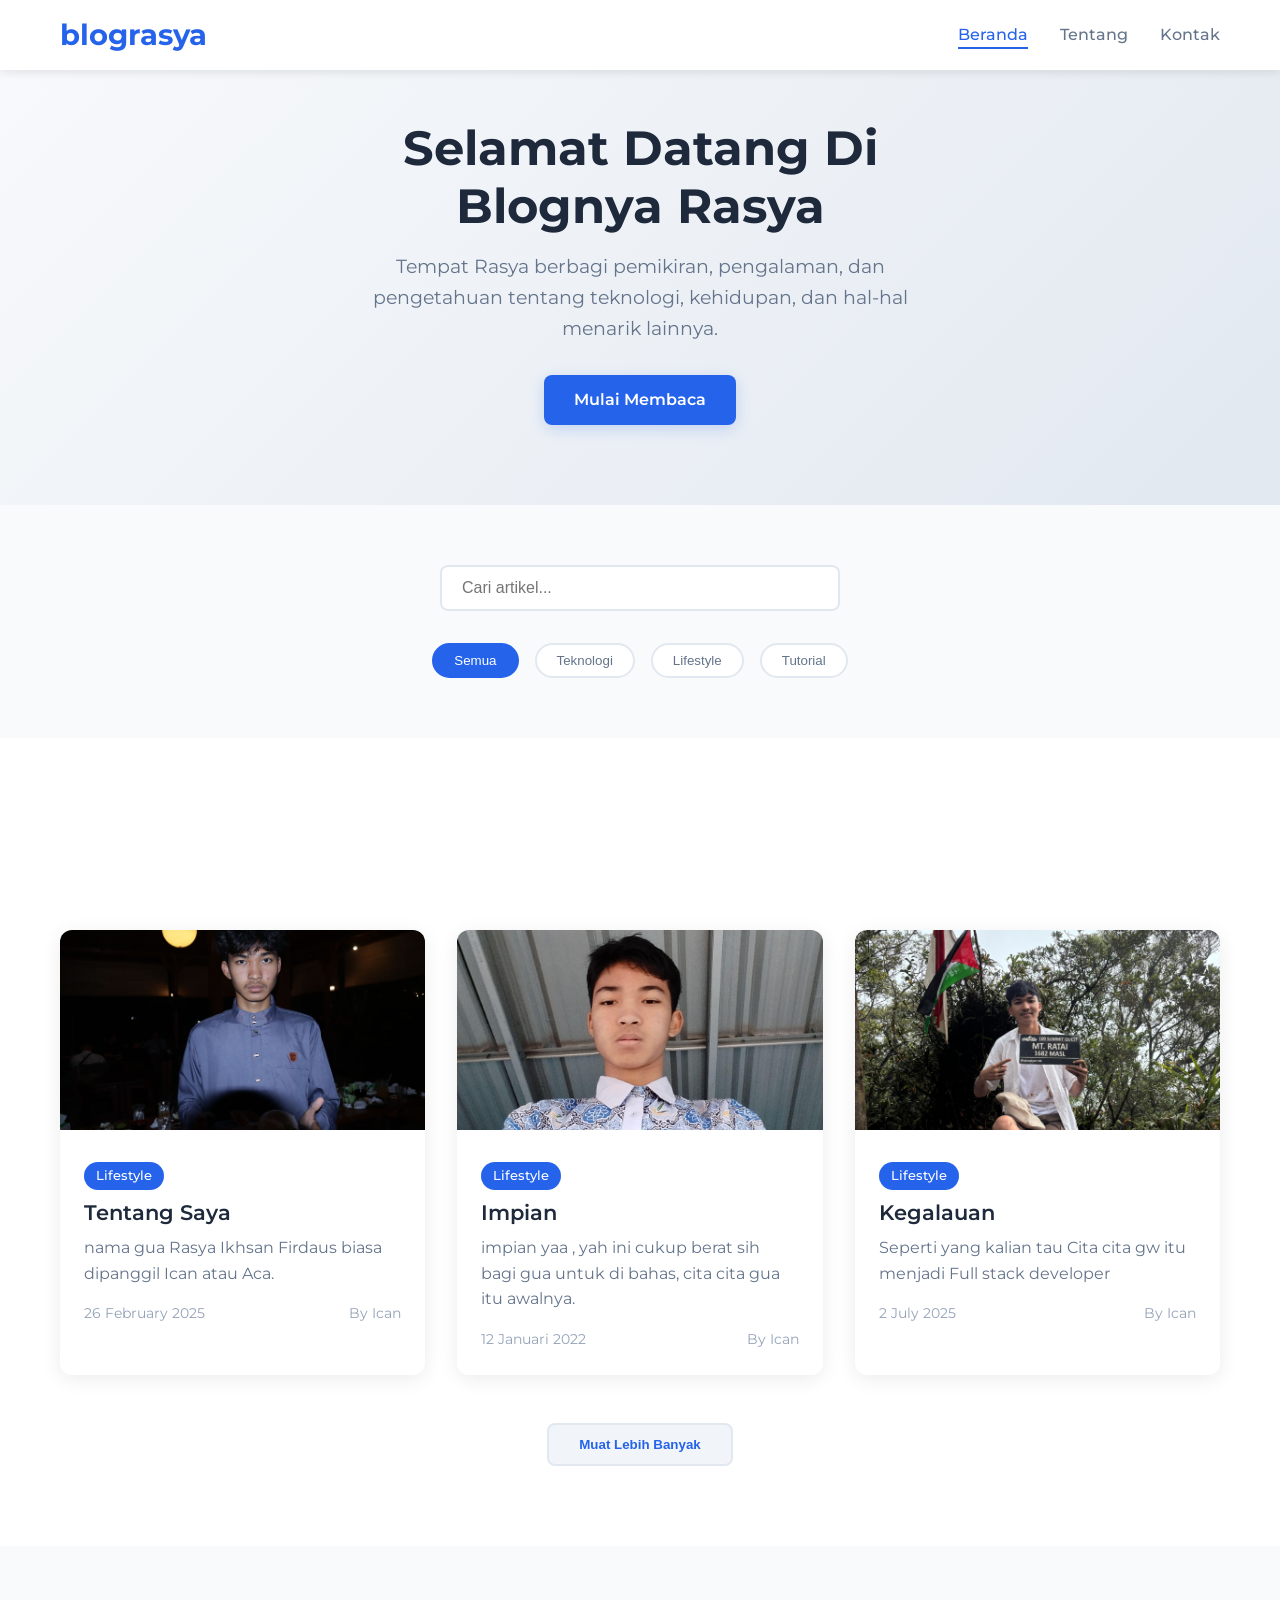
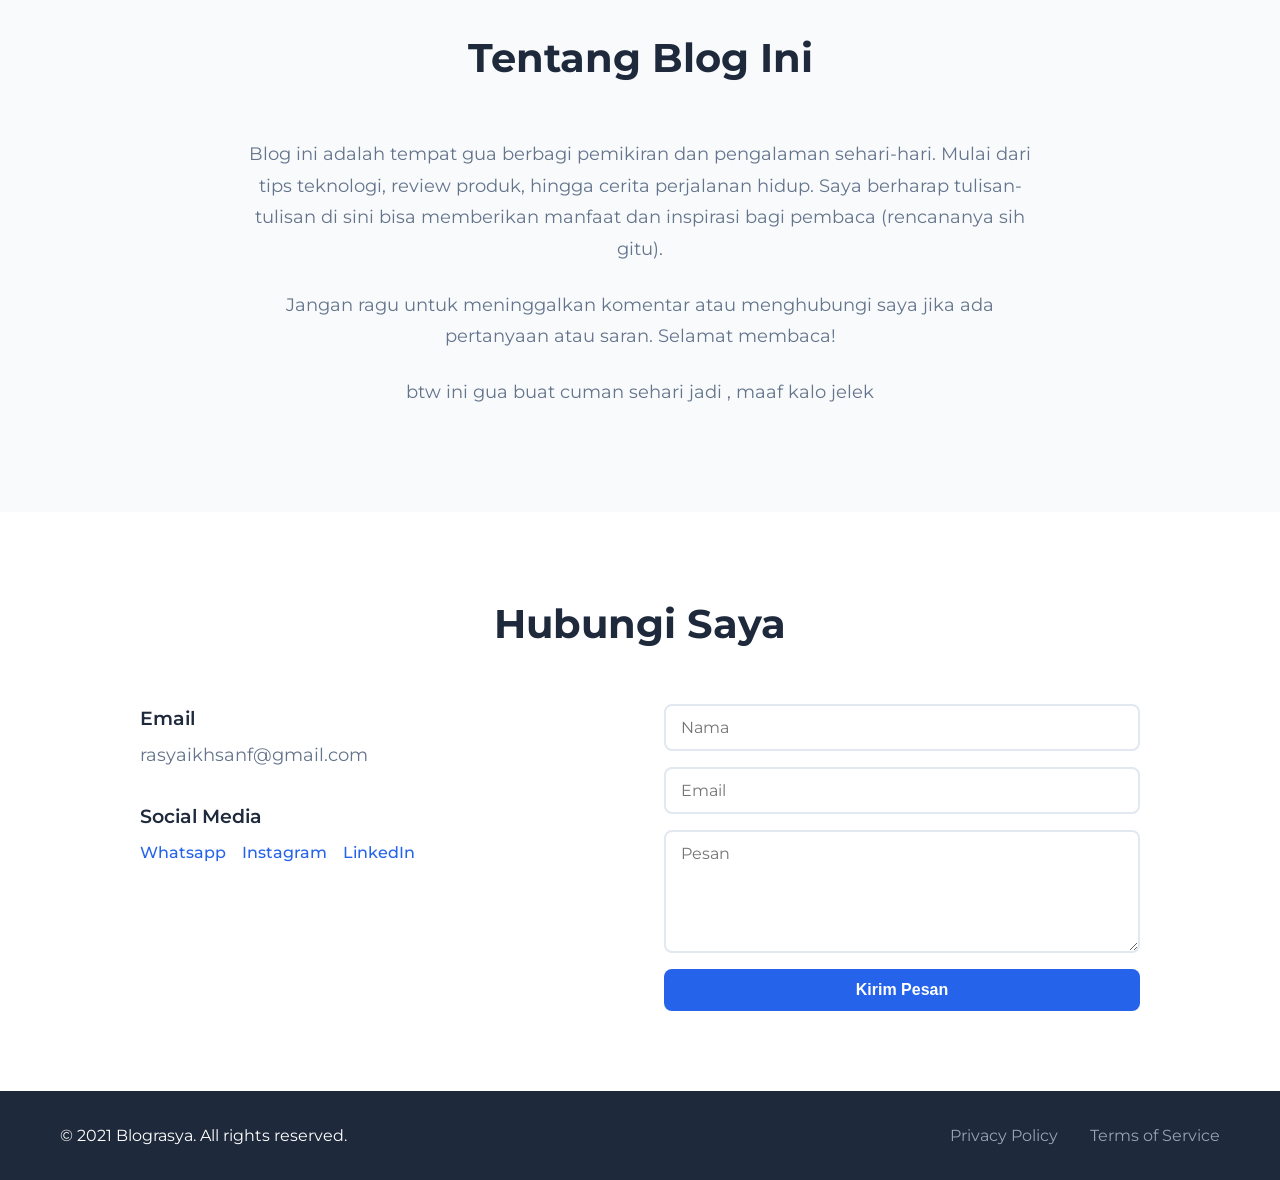
==== index.html @ a4bf5f5d "Add files via upload" ====
<!DOCTYPE html>
<html lang="id">
<head>
    <meta charset="UTF-8">
    <meta name="viewport" content="width=device-width, initial-scale=1.0">
    <title>Blograsya - Blog Personal</title>
    <link rel="stylesheet" href="style.css">
    <link rel="preconnect" href="https://fonts.googleapis.com">
<link rel="preconnect" href="https://fonts.gstatic.com" crossorigin>
<link href="https://fonts.googleapis.com/css2?family=Montserrat:ital,wght@0,100..900;1,100..900&display=swap" rel="stylesheet">
</head>
<body>
    <!-- Header -->
    <header class="header">
        <nav class="nav">
            <div class="nav-container">
                <div class="nav-logo">
                    <h2>blograsya</h2>
                </div>
                <ul class="nav-menu">
                    <li class="nav-item">
                        <a href="#home" class="nav-link active">Beranda</a>
                    </li>
                    <li class="nav-item">
                        <a href="#about" class="nav-link">Tentang</a>
                    </li>
                    <li class="nav-item">
                        <a href="#contact" class="nav-link">Kontak</a>
                    </li>
                </ul>
                <div class="nav-toggle">
                    <span class="bar"></span>
                    <span class="bar"></span>
                    <span class="bar"></span>
                </div>
            </div>
        </nav>
    </header>

    <!-- Main Content -->
    <main class="main">
        <!-- Hero Section -->
        <section id="home" class="hero">
            <div class="container">
                <div class="hero-content">
                    <h1 class="hero-title">Selamat Datang Di Blognya Rasya</h1>
                    <p class="hero-description">Tempat Rasya berbagi pemikiran, pengalaman, dan pengetahuan tentang teknologi, kehidupan, dan hal-hal menarik lainnya.</p>
                    <a href="#blog" class="hero-btn">Mulai Membaca</a>
                </div>
            </div>
        </section>

        <!-- Search and Filter -->
        <section class="search-section">
            <div class="container">
                <div class="search-container">
                    <input type="text" id="searchInput" placeholder="Cari artikel..." class="search-input">
                    <div class="filter-buttons">
                        <button class="filter-btn active" data-category="all">Semua</button>
                        <button class="filter-btn" data-category="teknologi">Teknologi</button>
                        <button class="filter-btn" data-category="lifestyle">Lifestyle</button>
                        <button class="filter-btn" data-category="tutorial">Tutorial</button>
                    </div>
                </div>
            </div>
        </section>

        <!-- Blog Posts -->
        <section id="blog" class="blog-section">
            <div class="container">
                <h2 class="section-title">Artikel Terbaru</h2>
                <div class="blog-grid" id="blogGrid">
                    <!-- Blog posts will be dynamically loaded here -->
                </div>
                <div class="load-more-container">
                    <button id="loadMoreBtn" class="load-more-btn">Muat Lebih Banyak</button>
                </div>
            </div>
        </section>

        <!-- About Section -->
        <section id="about" class="about-section">
            <div class="container">
                <h2 class="section-title">Tentang Blog Ini</h2>
                <div class="about-content">
                    <p>Blog ini adalah tempat gua berbagi pemikiran dan pengalaman sehari-hari. Mulai dari tips teknologi, review produk, hingga cerita perjalanan hidup. Saya berharap tulisan-tulisan di sini bisa memberikan manfaat dan inspirasi bagi pembaca (rencananya sih gitu).</p>
                    <p>Jangan ragu untuk meninggalkan komentar atau menghubungi saya jika ada pertanyaan atau saran. Selamat membaca!</p>
                    <p>btw ini gua buat cuman sehari jadi , maaf kalo jelek </p>
                </div>
            </div>
        </section>

        <!-- Contact Section -->
        <section id="contact" class="contact-section">
            <div class="container">
                <h2 class="section-title">Hubungi Saya</h2>
                <div class="contact-content">
                    <div class="contact-info">
                        <div class="contact-item">
                            <h3>Email</h3>
                            <p>rasyaikhsanf@gmail.com</p>
                        </div>
                        <div class="contact-item">
                            <h3>Social Media</h3>
                            <div class="social-links">
                                <a href="https://wa.link/c7bw0c" class="social-link">Whatsapp</a>
                                <a href="https://www.instagram.com/youungsirr?utm_source=ig_web_button_share_sheet&igsh=ZDNlZDc0MzIxNw==" class="social-link">Instagram</a>
                                <a href="#" class="social-link">LinkedIn</a>
                            </div>
                        </div>
                    </div>
                    <form class="contact-form">
                        <div class="form-group">
                            <input type="text" placeholder="Nama" required class="form-input">
                        </div>
                        <div class="form-group">
                            <input type="email" placeholder="Email" required class="form-input">
                        </div>
                        <div class="form-group">
                            <textarea placeholder="Pesan" rows="5" required class="form-textarea"></textarea>
                        </div>
                        <button type="submit" class="form-submit">Kirim Pesan</button>
                    </form>
                </div>
            </div>
        </section>
    </main>

    <!-- Footer -->
    <footer class="footer">
        <div class="container">
            <div class="footer-content">
                <p>&copy; 2021 Blograsya. All rights reserved.</p>
                <div class="footer-links">
                    <a href="#" class="footer-link">Privacy Policy</a>
                    <a href="#" class="footer-link">Terms of Service</a>
                </div>
            </div>
        </div>
    </footer>

    <!-- Article Modal -->
    <div id="articleModal" class="modal">
        <div class="modal-content">
            <span class="close">&times;</span>
            <div id="modalBody">
                <!-- Article content will be loaded here -->
            </div>
        </div>
    </div>

    <script src="script.js"></script>
</body>
</html>
---- style.css ----
/* Reset and Base Styles */
* {
    margin: 0;
    padding: 0;
    box-sizing: border-box;
}

html {
    scroll-behavior: smooth;
}

body {
    font-family: 'Montserrat', sans-serif;
    line-height: 1.6;
    color: #333;
    background-color: #ffffff;
}

.container {
    max-width: 1200px;
    margin: 0 auto;
    padding: 0 20px;
}

/* Header Styles */
.header {
    background-color: #ffffff;
    box-shadow: 0 2px 10px rgba(0, 0, 0, 0.1);
    position: fixed;
    width: 100%;
    top: 0;
    z-index: 1000;
    transition: all 0.3s ease;
}

.nav-container {
    max-width: 1200px;
    margin: 0 auto;
    padding: 0 20px;
    display: flex;
    justify-content: space-between;
    align-items: center;
    height: 70px;
}

.nav-logo h2 {
    color: #2563eb;
    font-weight: 700;
    font-size: 1.8rem;
}

.nav-menu {
    display: flex;
    list-style: none;
    gap: 2rem;
}

.nav-link {
    text-decoration: none;
    color: #64748b;
    font-weight: 500;
    transition: color 0.3s ease;
    position: relative;
}

.nav-link:hover,
.nav-link.active {
    color: #2563eb;
}

.nav-link.active::after {
    content: '';
    position: absolute;
    bottom: -5px;
    left: 0;
    width: 100%;
    height: 2px;
    background-color: #2563eb;
}

.nav-toggle {
    display: none;
    flex-direction: column;
    cursor: pointer;
}

.bar {
    width: 25px;
    height: 3px;
    background-color: #333;
    margin: 3px 0;
    transition: 0.3s;
}

/* Hero Section */
.hero {
    background: linear-gradient(135deg, #f8fafc 0%, #e2e8f0 100%);
    padding: 120px 0 80px;
    text-align: center;
}

.hero-content {
    max-width: 600px;
    margin: 0 auto;
}

.hero-title {
    font-size: 3rem;
    font-weight: 700;
    color: #1e293b;
    margin-bottom: 1rem;
    line-height: 1.2;
}

.hero-description {
    font-size: 1.2rem;
    color: #64748b;
    margin-bottom: 2rem;
    line-height: 1.6;
}

.hero-btn {
    display: inline-block;
    background-color: #2563eb;
    color: white;
    padding: 12px 30px;
    text-decoration: none;
    border-radius: 8px;
    font-weight: 600;
    transition: all 0.3s ease;
    box-shadow: 0 4px 15px rgba(37, 99, 235, 0.2);
}

.hero-btn:hover {
    background-color: #1d4ed8;
    transform: translateY(-2px);
    box-shadow: 0 8px 25px rgba(37, 99, 235, 0.3);
}

/* Search and Filter Section */
.search-section {
    padding: 60px 0;
    background-color: #f8fafc;
}

.search-container {
    max-width: 800px;
    margin: 0 auto;
    text-align: center;
}

.search-input {
    width: 100%;
    max-width: 400px;
    padding: 12px 20px;
    border: 2px solid #e2e8f0;
    border-radius: 8px;
    font-size: 1rem;
    margin-bottom: 2rem;
    transition: border-color 0.3s ease;
}

.search-input:focus {
    outline: none;
    border-color: #2563eb;
}

.filter-buttons {
    display: flex;
    justify-content: center;
    gap: 1rem;
    flex-wrap: wrap;
}

.filter-btn {
    padding: 8px 20px;
    border: 2px solid #e2e8f0;
    background-color: white;
    color: #64748b;
    border-radius: 25px;
    cursor: pointer;
    transition: all 0.3s ease;
    font-weight: 500;
}

.filter-btn:hover,
.filter-btn.active {
    background-color: #2563eb;
    color: white;
    border-color: #2563eb;
}

/* Blog Section */
.blog-section {
    padding: 80px 0;
}

.section-title {
    text-align: center;
    font-size: 2.5rem;
    font-weight: 700;
    color: #1e293b;
    margin-bottom: 3rem;
}

.blog-grid {
    display: grid;
    grid-template-columns: repeat(auto-fit, minmax(350px, 1fr));
    gap: 2rem;
    margin-bottom: 3rem;
}

.blog-card {
    background-color: white;
    border-radius: 12px;
    box-shadow: 0 4px 20px rgba(0, 0, 0, 0.08);
    overflow: hidden;
    transition: all 0.3s ease;
    cursor: pointer;
}

.blog-card:hover {
    transform: translateY(-5px);
    box-shadow: 0 8px 30px rgba(0, 0, 0, 0.12);
}

.blog-image {
    width: 100%;
    height: 200px;
    object-fit: cover;
}

.blog-content {
    padding: 1.5rem;
}

.blog-category {
    display: inline-block;
    background-color: #2563eb;
    color: white;
    padding: 4px 12px;
    border-radius: 15px;
    font-size: 0.8rem;
    font-weight: 500;
    margin-bottom: 0.5rem;
}

.blog-title {
    font-size: 1.3rem;
    font-weight: 600;
    color: #1e293b;
    margin-bottom: 0.5rem;
    line-height: 1.4;
}

.blog-excerpt {
    color: #64748b;
    margin-bottom: 1rem;
    line-height: 1.6;
}

.blog-meta {
    display: flex;
    justify-content: space-between;
    align-items: center;
    font-size: 0.9rem;
    color: #94a3b8;
}

.load-more-container {
    text-align: center;
}

.load-more-btn {
    background-color: #f1f5f9;
    color: #2563eb;
    border: 2px solid #e2e8f0;
    padding: 12px 30px;
    border-radius: 8px;
    cursor: pointer;
    font-weight: 600;
    transition: all 0.3s ease;
}

.load-more-btn:hover {
    background-color: #2563eb;
    color: white;
    border-color: #2563eb;
}

/* About Section */
.about-section {
    padding: 80px 0;
    background-color: #f8fafc;
}

.about-content {
    max-width: 800px;
    margin: 0 auto;
    text-align: center;
}

.about-content p {
    font-size: 1.1rem;
    color: #64748b;
    margin-bottom: 1.5rem;
    line-height: 1.8;
}

/* Contact Section */
.contact-section {
    padding: 80px 0;
}

.contact-content {
    display: grid;
    grid-template-columns: 1fr 1fr;
    gap: 3rem;
    max-width: 1000px;
    margin: 0 auto;
}

.contact-info {
    display: flex;
    flex-direction: column;
    gap: 2rem;
}

.contact-item h3 {
    color: #1e293b;
    font-weight: 600;
    margin-bottom: 0.5rem;
}

.contact-item p {
    color: #64748b;
    font-size: 1.1rem;
}

.social-links {
    display: flex;
    gap: 1rem;
}

.social-link {
    color: #2563eb;
    text-decoration: none;
    font-weight: 500;
    transition: color 0.3s ease;
}

.social-link:hover {
    color: #1d4ed8;
}

.contact-form {
    display: flex;
    flex-direction: column;
    gap: 1rem;
}

.form-group {
    display: flex;
    flex-direction: column;
}

.form-input,
.form-textarea {
    padding: 12px 15px;
    border: 2px solid #e2e8f0;
    border-radius: 8px;
    font-size: 1rem;
    transition: border-color 0.3s ease;
    font-family: inherit;
}

.form-input:focus,
.form-textarea:focus {
    outline: none;
    border-color: #2563eb;
}

.form-submit {
    background-color: #2563eb;
    color: white;
    padding: 12px 30px;
    border: none;
    border-radius: 8px;
    cursor: pointer;
    font-weight: 600;
    transition: all 0.3s ease;
    font-size: 1rem;
}

.form-submit:hover {
    background-color: #1d4ed8;
    transform: translateY(-2px);
}

/* Footer */
.footer {
    background-color: #1e293b;
    color: white;
    padding: 2rem 0;
    text-align: center;
}

.footer-content {
    display: flex;
    justify-content: space-between;
    align-items: center;
}

.footer-links {
    display: flex;
    gap: 2rem;
}

.footer-link {
    color: #94a3b8;
    text-decoration: none;
    transition: color 0.3s ease;
}

.footer-link:hover {
    color: white;
}

/* Modal Styles */
.modal {
    display: none;
    position: fixed;
    z-index: 2000;
    left: 0;
    top: 0;
    width: 100%;
    height: 100%;
    background-color: rgba(0, 0, 0, 0.5);
    animation: fadeIn 0.3s ease;
}

.modal-content {
    background-color: white;
    margin: 5% auto;
    padding: 2rem;
    border-radius: 12px;
    width: 90%;
    max-width: 800px;
    max-height: 80vh;
    overflow-y: auto;
    position: relative;
    animation: slideIn 0.3s ease;
}

.close {
    color: #aaa;
    float: right;
    font-size: 28px;
    font-weight: bold;
    cursor: pointer;
    position: absolute;
    right: 1rem;
    top: 1rem;
}

.close:hover {
    color: #333;
}

.modal-title {
    font-size: 2rem;
    font-weight: 700;
    color: #1e293b;
    margin-bottom: 1rem;
}

.modal-meta {
    color: #64748b;
    margin-bottom: 2rem;
    padding-bottom: 1rem;
    border-bottom: 1px solid #e2e8f0;
}

.modal-body {
    line-height: 1.8;
    color: #374151;
}

.modal-body p {
    margin-bottom: 1.5rem;
}

.modal-body h3 {
    color: #1e293b;
    font-weight: 600;
    margin: 2rem 0 1rem;
}

/* Animations */
@keyframes fadeIn {
    from { opacity: 0; }
    to { opacity: 1; }
}

@keyframes slideIn {
    from { 
        opacity: 0;
        transform: translateY(-50px);
    }
    to { 
        opacity: 1;
        transform: translateY(0);
    }
}

/* Hidden class for filtering */
.hidden {
    display: none;
}

/* Responsive Design */
@media screen and (max-width: 1024px) {
    .hero-title {
        font-size: 2.5rem;
    }
    
    .blog-grid {
        grid-template-columns: repeat(auto-fit, minmax(300px, 1fr));
    }
    
    .contact-content {
        grid-template-columns: 1fr;
        gap: 2rem;
    }
}

@media screen and (max-width: 768px) {
    .nav-menu {
        position: fixed;
        left: -100%;
        top: 70px;
        flex-direction: column;
        background-color: white;
        width: 100%;
        text-align: center;
        transition: 0.3s;
        box-shadow: 0 10px 27px rgba(0, 0, 0, 0.05);
        padding: 2rem 0;
    }

    .nav-menu.active {
        left: 0;
    }

    .nav-item {
        margin: 1rem 0;
    }

    .nav-toggle {
        display: flex;
    }

    .nav-toggle.active .bar:nth-child(2) {
        opacity: 0;
    }

    .nav-toggle.active .bar:nth-child(1) {
        transform: translateY(8px) rotate(45deg);
    }

    .nav-toggle.active .bar:nth-child(3) {
        transform: translateY(-8px) rotate(-45deg);
    }

    .hero {
        padding: 100px 0 60px;
    }

    .hero-title {
        font-size: 2rem;
    }

    .hero-description {
        font-size: 1rem;
    }

    .section-title {
        font-size: 2rem;
    }

    .blog-grid {
        grid-template-columns: 1fr;
        gap: 1.5rem;
    }

    .filter-buttons {
        justify-content: center;
    }

    .filter-btn {
        padding: 6px 15px;
        font-size: 0.9rem;
    }

    .search-input {
        max-width: 100%;
    }

    .footer-content {
        flex-direction: column;
        gap: 1rem;
    }

    .footer-links {
        justify-content: center;
    }

    .modal-content {
        margin: 10% auto;
        padding: 1.5rem;
        width: 95%;
    }
}

@media screen and (max-width: 480px) {
    .container {
        padding: 0 15px;
    }

    .hero-title {
        font-size: 1.8rem;
    }

    .blog-content {
        padding: 1rem;
    }

    .blog-title {
        font-size: 1.1rem;
    }

    .filter-buttons {
        gap: 0.5rem;
    }

    .contact-form {
        gap: 0.8rem;
    }
}
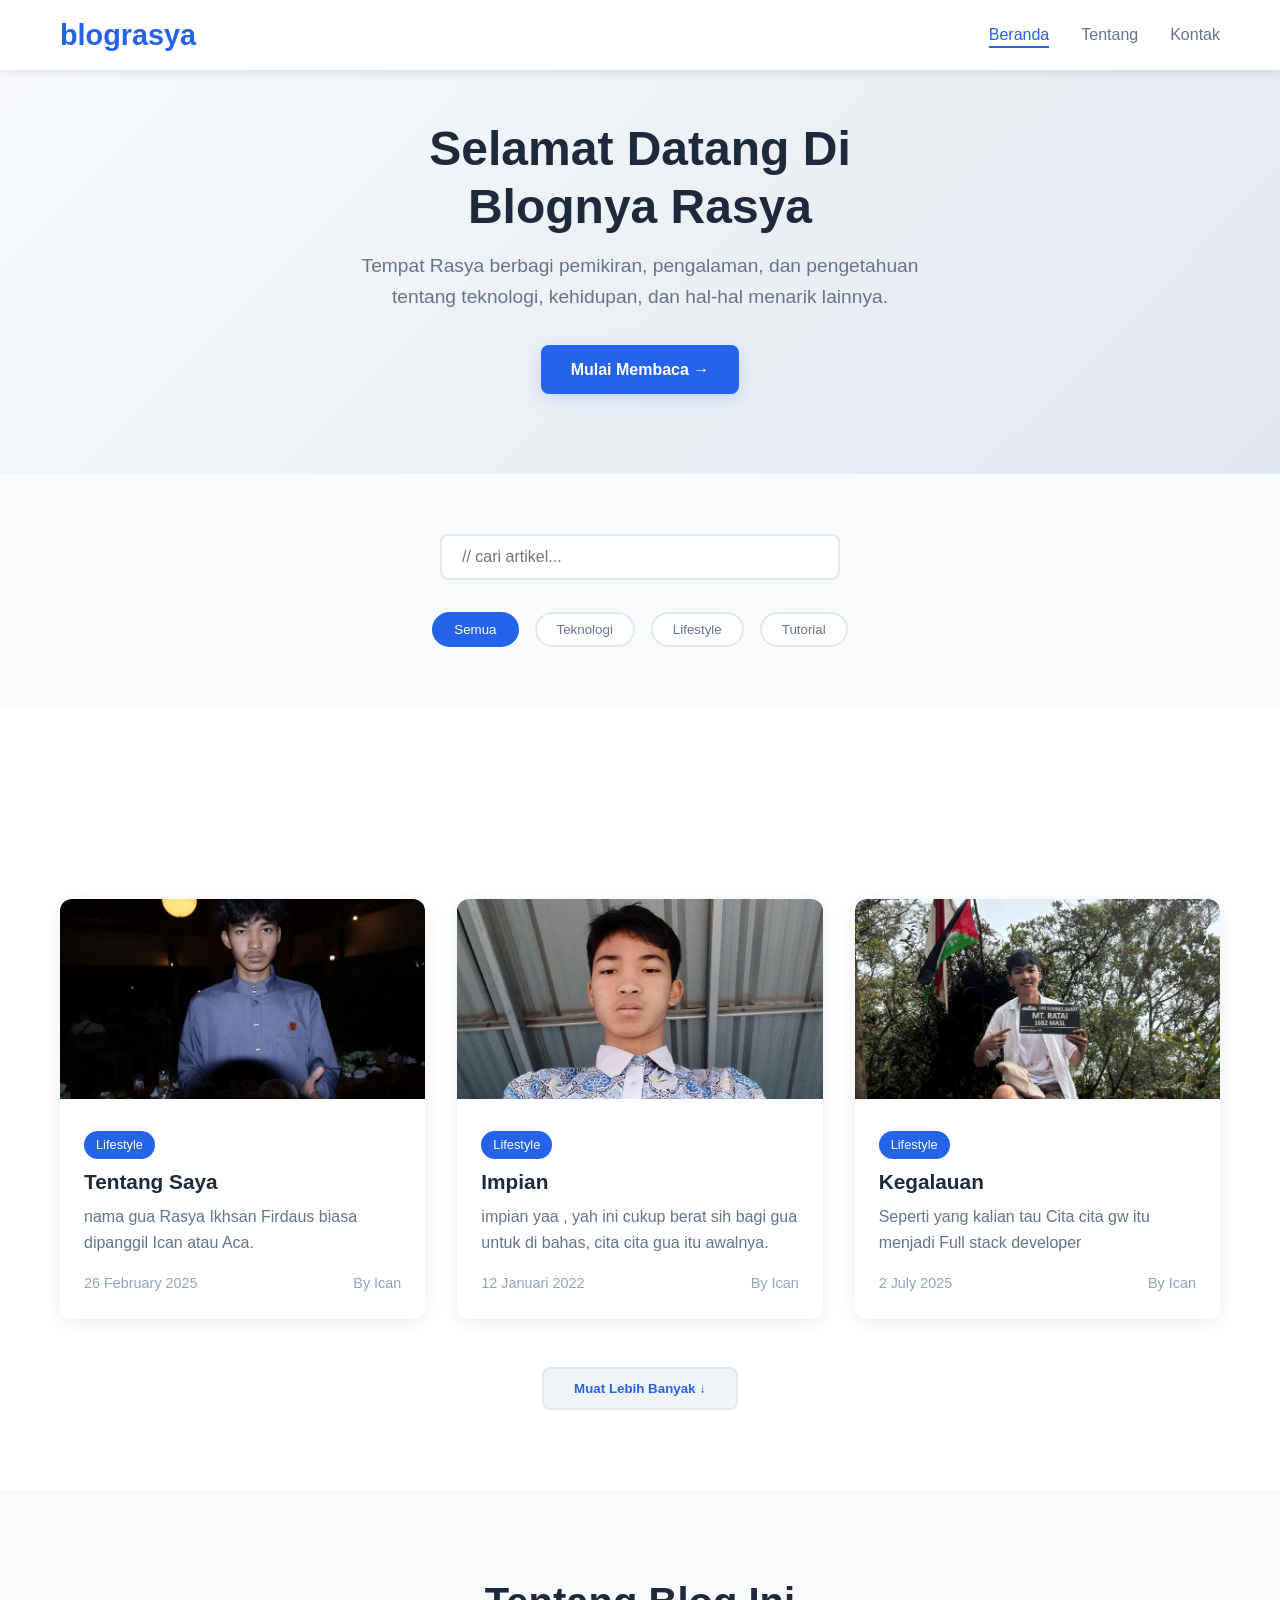
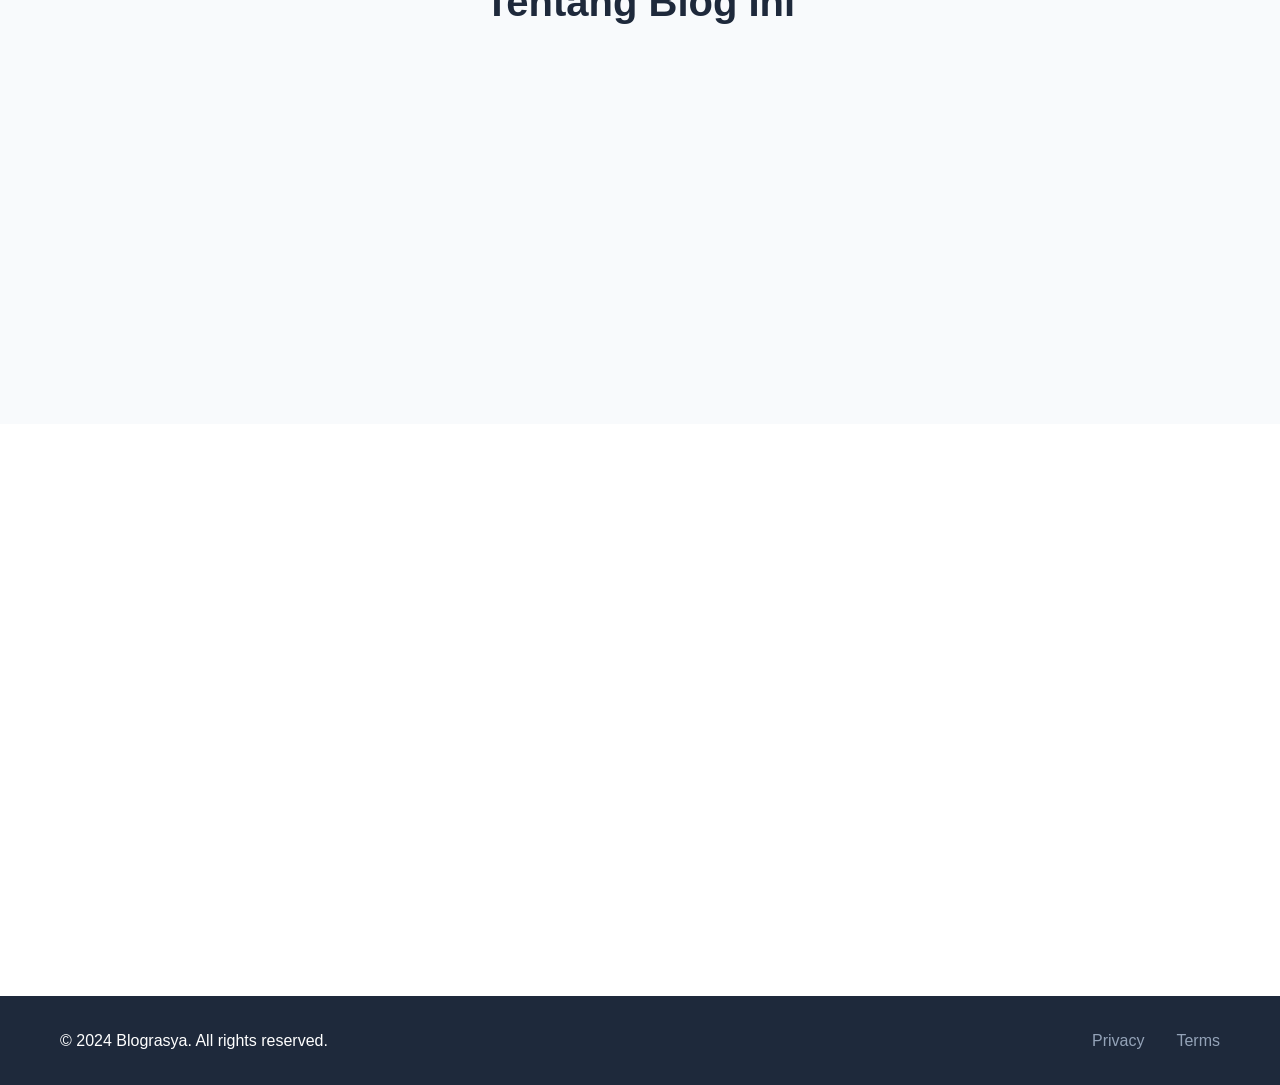
==== commit 0d7c53f0: "Update index.html" ====
--- a/index.html
+++ b/index.html
@@ -6,10 +6,11 @@
     <title>Blograsya - Blog Personal</title>
     <link rel="stylesheet" href="style.css">
     <link rel="preconnect" href="https://fonts.googleapis.com">
-<link rel="preconnect" href="https://fonts.gstatic.com" crossorigin>
-<link href="https://fonts.googleapis.com/css2?family=Montserrat:ital,wght@0,100..900;1,100..900&display=swap" rel="stylesheet">
+    <link rel="preconnect" href="https://fonts.gstatic.com" crossorigin>
+    <link href="https://fonts.googleapis.com/css2?family=Bebas+Neue&family=Space+Grotesk:wght@400;500;600;700&family=DM+Mono:wght@400;500&display=swap" rel="stylesheet">
 </head>
 <body>
+
     <!-- Header -->
     <header class="header">
         <nav class="nav">
@@ -28,7 +29,7 @@
                         <a href="#contact" class="nav-link">Kontak</a>
                     </li>
                 </ul>
-                <div class="nav-toggle">
+                <div class="nav-toggle" id="navToggle">
                     <span class="bar"></span>
                     <span class="bar"></span>
                     <span class="bar"></span>
@@ -39,13 +40,14 @@
 
     <!-- Main Content -->
     <main class="main">
+
         <!-- Hero Section -->
         <section id="home" class="hero">
             <div class="container">
                 <div class="hero-content">
                     <h1 class="hero-title">Selamat Datang Di Blognya Rasya</h1>
                     <p class="hero-description">Tempat Rasya berbagi pemikiran, pengalaman, dan pengetahuan tentang teknologi, kehidupan, dan hal-hal menarik lainnya.</p>
-                    <a href="#blog" class="hero-btn">Mulai Membaca</a>
+                    <a href="#blog" class="hero-btn">Mulai Membaca →</a>
                 </div>
             </div>
         </section>
@@ -54,7 +56,7 @@
         <section class="search-section">
             <div class="container">
                 <div class="search-container">
-                    <input type="text" id="searchInput" placeholder="Cari artikel..." class="search-input">
+                    <input type="text" id="searchInput" placeholder="// cari artikel..." class="search-input">
                     <div class="filter-buttons">
                         <button class="filter-btn active" data-category="all">Semua</button>
                         <button class="filter-btn" data-category="teknologi">Teknologi</button>
@@ -73,7 +75,7 @@
                     <!-- Blog posts will be dynamically loaded here -->
                 </div>
                 <div class="load-more-container">
-                    <button id="loadMoreBtn" class="load-more-btn">Muat Lebih Banyak</button>
+                    <button id="loadMoreBtn" class="load-more-btn">Muat Lebih Banyak ↓</button>
                 </div>
             </div>
         </section>
@@ -85,7 +87,7 @@
                 <div class="about-content">
                     <p>Blog ini adalah tempat gua berbagi pemikiran dan pengalaman sehari-hari. Mulai dari tips teknologi, review produk, hingga cerita perjalanan hidup. Saya berharap tulisan-tulisan di sini bisa memberikan manfaat dan inspirasi bagi pembaca (rencananya sih gitu).</p>
                     <p>Jangan ragu untuk meninggalkan komentar atau menghubungi saya jika ada pertanyaan atau saran. Selamat membaca!</p>
-                    <p>btw ini gua buat cuman sehari jadi , maaf kalo jelek </p>
+                    <p>btw ini gua buat cuman sehari jadi , maaf kalo jelek</p>
                 </div>
             </div>
         </section>
@@ -103,23 +105,23 @@
                         <div class="contact-item">
                             <h3>Social Media</h3>
                             <div class="social-links">
-                                <a href="https://wa.link/c7bw0c" class="social-link">Whatsapp</a>
-                                <a href="https://www.instagram.com/youungsirr?utm_source=ig_web_button_share_sheet&igsh=ZDNlZDc0MzIxNw==" class="social-link">Instagram</a>
+                                <a href="https://wa.link/c7bw0c" class="social-link">WA</a>
+                                <a href="https://www.instagram.com/youungsirr?utm_source=ig_web_button_share_sheet&igsh=ZDNlZDc0MzIxNw==" class="social-link">IG</a>
                                 <a href="#" class="social-link">LinkedIn</a>
                             </div>
                         </div>
                     </div>
-                    <form class="contact-form">
+                    <form class="contact-form" id="contactForm">
                         <div class="form-group">
-                            <input type="text" placeholder="Nama" required class="form-input">
+                            <input type="text" placeholder="Nama kamu siapa?" required class="form-input">
                         </div>
                         <div class="form-group">
-                            <input type="email" placeholder="Email" required class="form-input">
+                            <input type="email" placeholder="Email kamu?" required class="form-input">
                         </div>
                         <div class="form-group">
-                            <textarea placeholder="Pesan" rows="5" required class="form-textarea"></textarea>
+                            <textarea placeholder="Mau ngomong apa?" rows="5" required class="form-textarea"></textarea>
                         </div>
-                        <button type="submit" class="form-submit">Kirim Pesan</button>
+                        <button type="submit" class="form-submit">Kirim Pesan →</button>
                     </form>
                 </div>
             </div>
@@ -130,10 +132,10 @@
     <footer class="footer">
         <div class="container">
             <div class="footer-content">
-                <p>&copy; 2021 Blograsya. All rights reserved.</p>
+                <p>&copy; 2024 Blograsya. All rights reserved.</p>
                 <div class="footer-links">
-                    <a href="#" class="footer-link">Privacy Policy</a>
-                    <a href="#" class="footer-link">Terms of Service</a>
+                    <a href="#" class="footer-link">Privacy</a>
+                    <a href="#" class="footer-link">Terms</a>
                 </div>
             </div>
         </div>
@@ -142,7 +144,7 @@
     <!-- Article Modal -->
     <div id="articleModal" class="modal">
         <div class="modal-content">
-            <span class="close">&times;</span>
+            <span class="close" id="closeModal">&times;</span>
             <div id="modalBody">
                 <!-- Article content will be loaded here -->
             </div>
@@ -151,4 +153,4 @@
 
     <script src="script.js"></script>
 </body>
-</html>+</html>
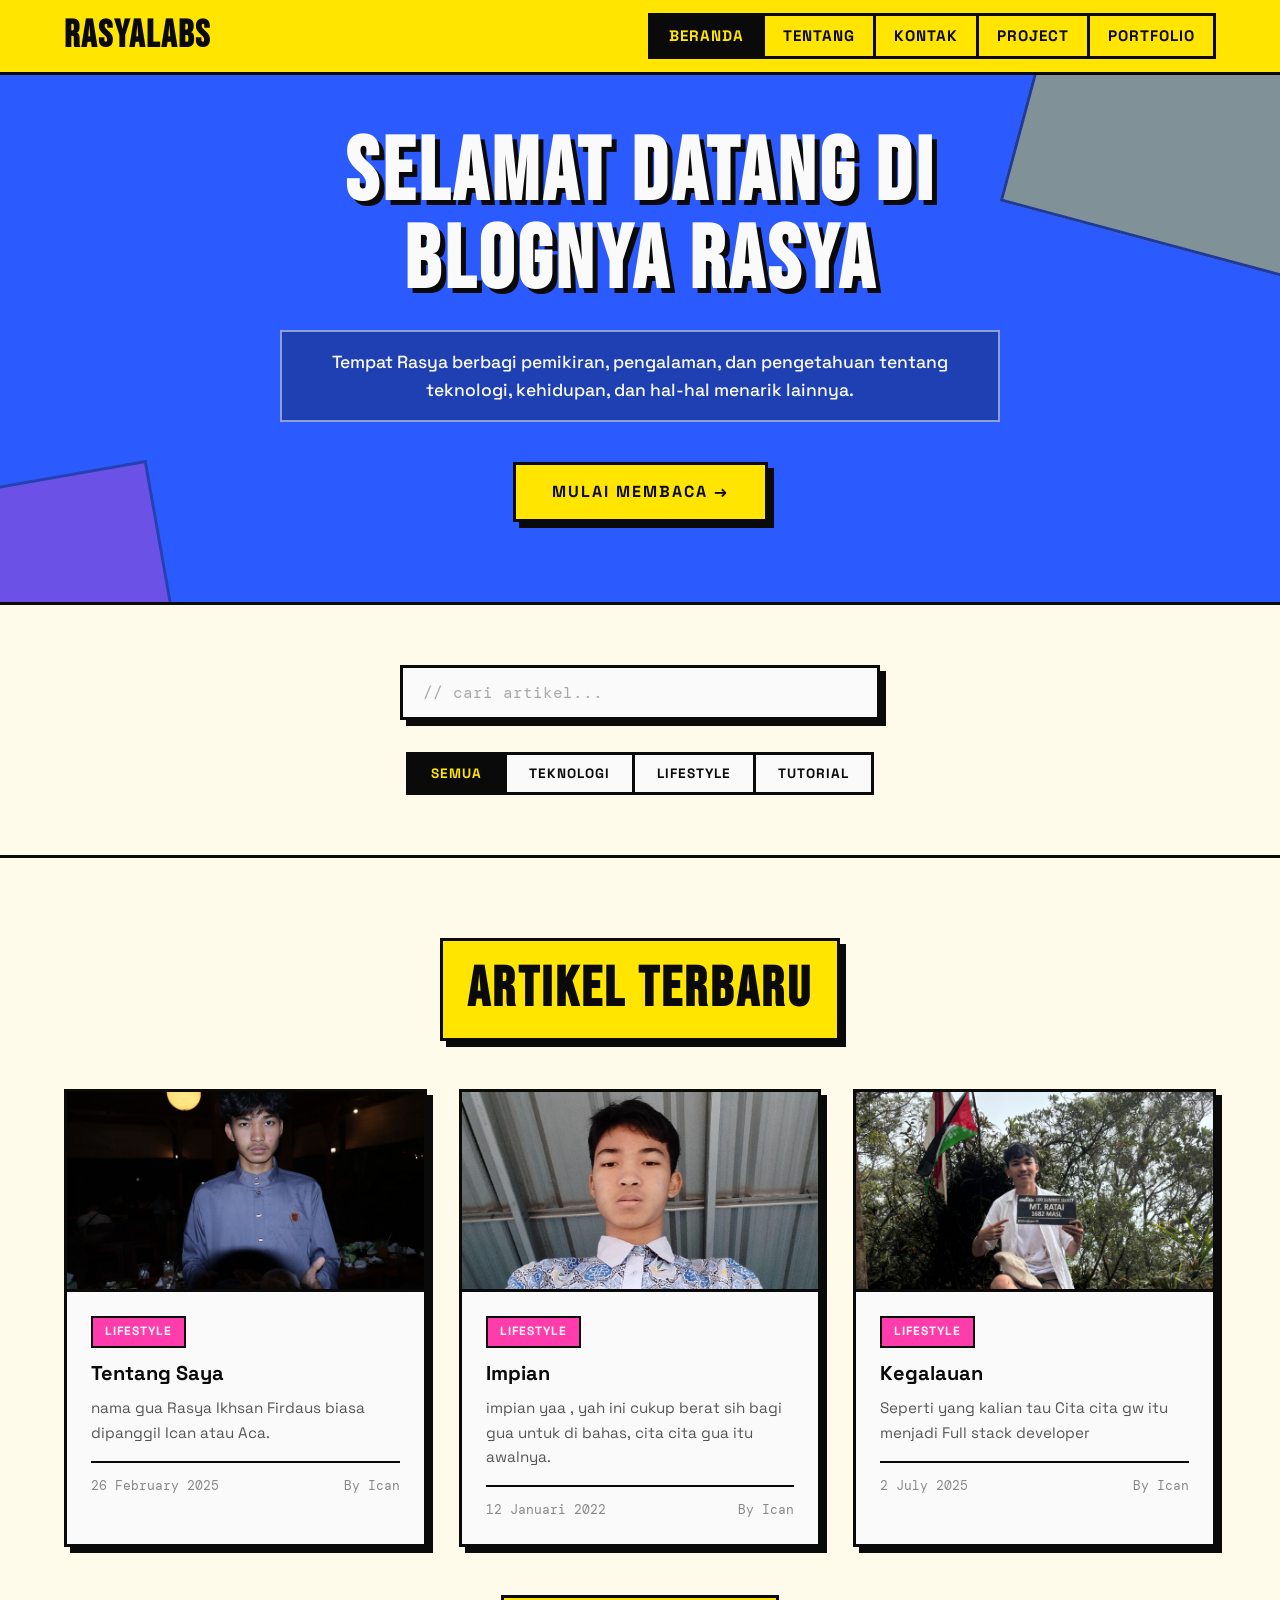
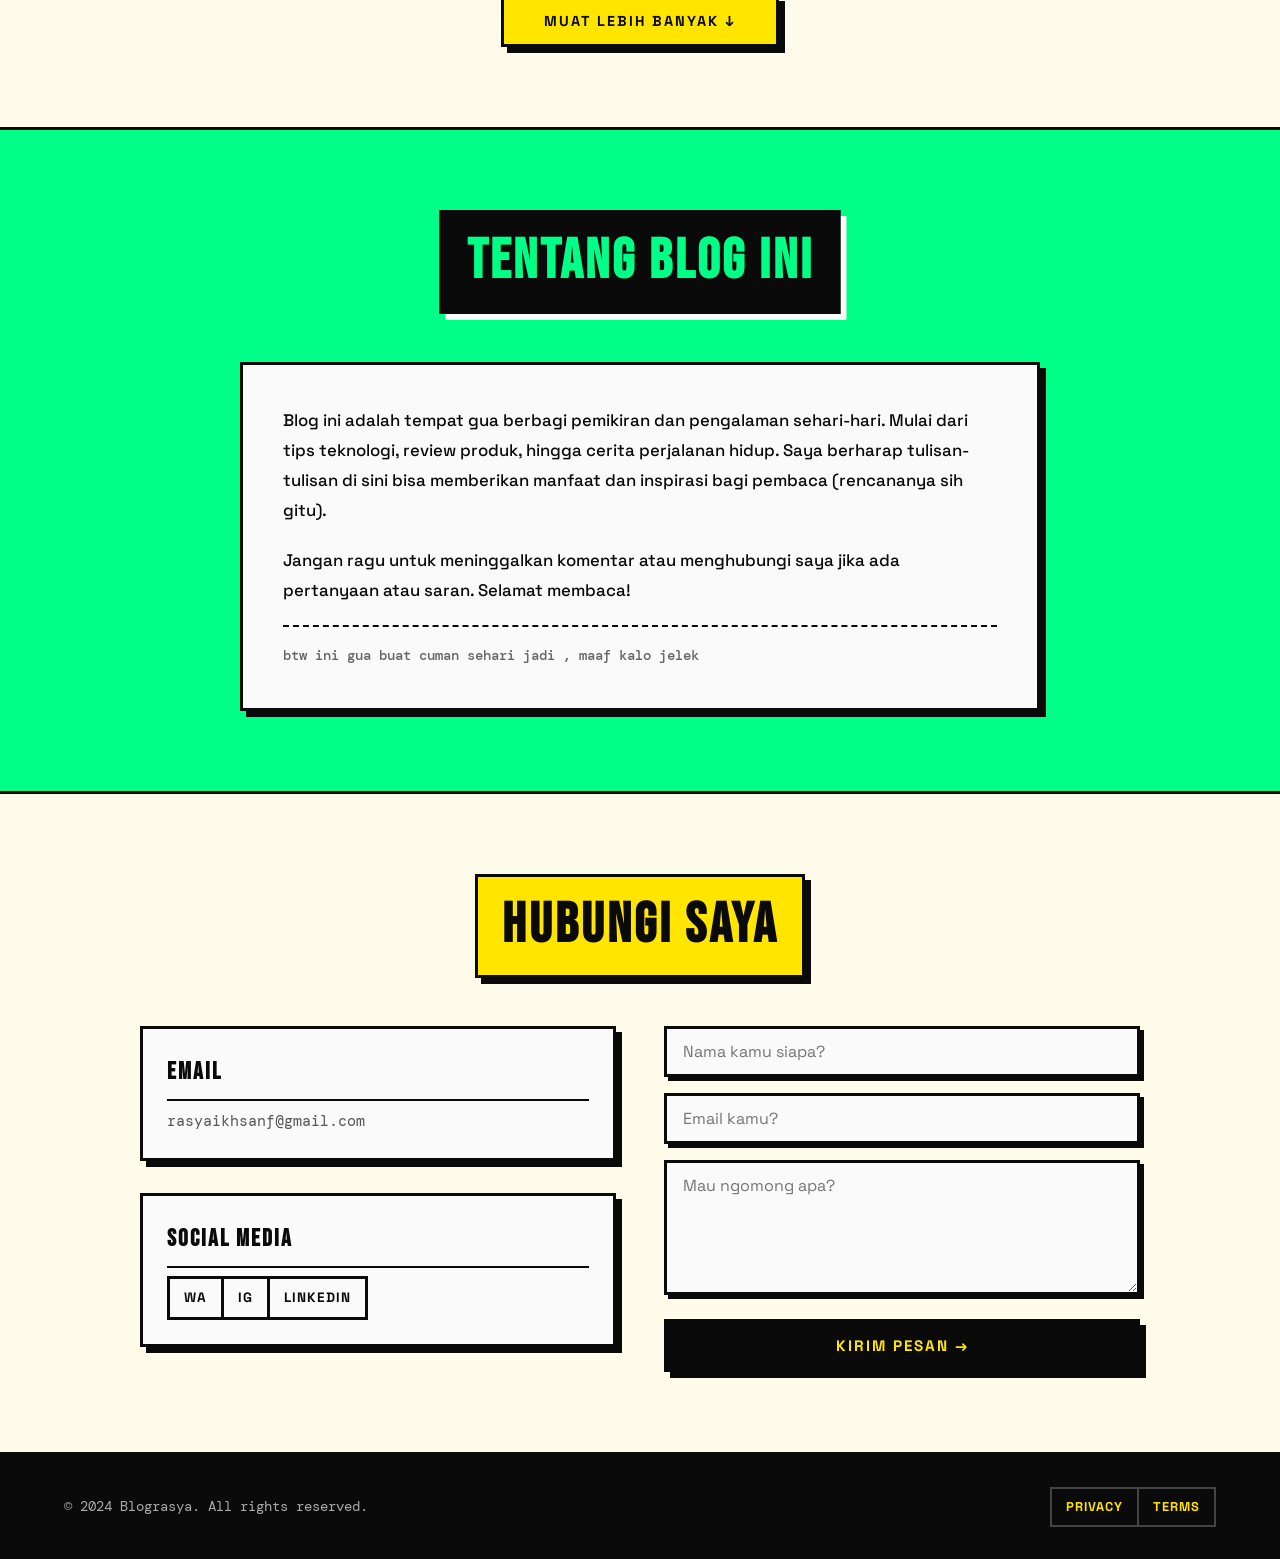
==== commit 4b9772d0: "Change blog name and add project/portfolio links Updated navigation links and changed blog name." ====
--- a/index.html
+++ b/index.html
@@ -16,7 +16,7 @@
         <nav class="nav">
             <div class="nav-container">
                 <div class="nav-logo">
-                    <h2>blograsya</h2>
+                    <h2>rasyalabs</h2>
                 </div>
                 <ul class="nav-menu">
                     <li class="nav-item">
@@ -27,6 +27,12 @@
                     </li>
                     <li class="nav-item">
                         <a href="#contact" class="nav-link">Kontak</a>
+                    </li>
+                    <li class="nav-item">
+                        <a href="project.html" class="nav-link">Project</a>
+                    </li>
+                    <li class="nav-item">
+                        <a href="https://iot-ux.github.io/rasya-portfolio/" target="_blank" rel="noopener" class="nav-link">Portfolio</a>
                     </li>
                 </ul>
                 <div class="nav-toggle" id="navToggle">
--- a/style.css
+++ b/style.css
@@ -1,649 +1,764 @@
-/* Reset and Base Styles */
+/* ===========================
+   NEOBRUTALISM - BLOGRASYA
+   =========================== */
+
+@import url('https://fonts.googleapis.com/css2?family=Space+Grotesk:wght@400;500;600;700&family=Bebas+Neue&family=DM+Mono:wght@400;500&display=swap');
+
+:root {
+  --black: #0a0a0a;
+  --white: #fafafa;
+  --yellow: #FFE500;
+  --pink: #FF3CAC;
+  --blue: #2B5BFF;
+  --green: #00FF87;
+  --orange: #FF6B35;
+  --border: 3px solid #0a0a0a;
+  --shadow: 6px 6px 0px #0a0a0a;
+  --shadow-hover: 8px 8px 0px #0a0a0a;
+  --radius: 0px;
+}
+
 * {
-    margin: 0;
-    padding: 0;
-    box-sizing: border-box;
+  margin: 0;
+  padding: 0;
+  box-sizing: border-box;
 }
 
 html {
-    scroll-behavior: smooth;
+  scroll-behavior: smooth;
 }
 
 body {
-    font-family: 'Montserrat', sans-serif;
-    line-height: 1.6;
-    color: #333;
-    background-color: #ffffff;
+  font-family: 'Space Grotesk', sans-serif;
+  background-color: #FFFBEA;
+  color: var(--black);
+  line-height: 1.6;
+  cursor: url("data:image/svg+xml,%3Csvg xmlns='http://www.w3.org/2000/svg' width='20' height='20'%3E%3Ccircle cx='10' cy='10' r='8' fill='%23FFE500' stroke='%230a0a0a' stroke-width='2'/%3E%3C/svg%3E"), auto;
 }
 
 .container {
-    max-width: 1200px;
-    margin: 0 auto;
-    padding: 0 20px;
-}
-
-/* Header Styles */
+  max-width: 1200px;
+  margin: 0 auto;
+  padding: 0 24px;
+}
+
+/* ===== SCROLLBAR ===== */
+::-webkit-scrollbar { width: 10px; }
+::-webkit-scrollbar-track { background: var(--yellow); }
+::-webkit-scrollbar-thumb { background: var(--black); border: 2px solid var(--yellow); }
+
+/* ===== HEADER ===== */
 .header {
-    background-color: #ffffff;
-    box-shadow: 0 2px 10px rgba(0, 0, 0, 0.1);
-    position: fixed;
-    width: 100%;
-    top: 0;
-    z-index: 1000;
-    transition: all 0.3s ease;
+  background-color: var(--yellow);
+  border-bottom: var(--border);
+  position: fixed;
+  width: 100%;
+  top: 0;
+  z-index: 1000;
 }
 
 .nav-container {
-    max-width: 1200px;
-    margin: 0 auto;
-    padding: 0 20px;
-    display: flex;
-    justify-content: space-between;
-    align-items: center;
-    height: 70px;
+  max-width: 1200px;
+  margin: 0 auto;
+  padding: 0 24px;
+  display: flex;
+  justify-content: space-between;
+  align-items: center;
+  height: 72px;
 }
 
 .nav-logo h2 {
-    color: #2563eb;
-    font-weight: 700;
-    font-size: 1.8rem;
+  font-family: 'Bebas Neue', sans-serif;
+  font-size: 2.4rem;
+  letter-spacing: 2px;
+  color: var(--black);
+  text-transform: uppercase;
 }
 
 .nav-menu {
-    display: flex;
-    list-style: none;
-    gap: 2rem;
+  display: flex;
+  list-style: none;
+  gap: 0;
 }
 
 .nav-link {
-    text-decoration: none;
-    color: #64748b;
-    font-weight: 500;
-    transition: color 0.3s ease;
-    position: relative;
+  text-decoration: none;
+  color: var(--black);
+  font-weight: 700;
+  font-size: 0.95rem;
+  text-transform: uppercase;
+  letter-spacing: 1px;
+  padding: 8px 18px;
+  border: var(--border);
+  border-right: none;
+  transition: all 0.15s ease;
+  display: block;
+}
+
+.nav-menu li:last-child .nav-link {
+  border-right: var(--border);
 }
 
 .nav-link:hover,
 .nav-link.active {
-    color: #2563eb;
-}
-
-.nav-link.active::after {
-    content: '';
-    position: absolute;
-    bottom: -5px;
-    left: 0;
-    width: 100%;
-    height: 2px;
-    background-color: #2563eb;
+  background-color: var(--black);
+  color: var(--yellow);
 }
 
 .nav-toggle {
-    display: none;
-    flex-direction: column;
-    cursor: pointer;
+  display: none;
+  flex-direction: column;
+  cursor: pointer;
+  gap: 5px;
+  padding: 8px;
+  border: var(--border);
+  background: var(--white);
 }
 
 .bar {
-    width: 25px;
-    height: 3px;
-    background-color: #333;
-    margin: 3px 0;
-    transition: 0.3s;
-}
-
-/* Hero Section */
+  width: 24px;
+  height: 3px;
+  background-color: var(--black);
+  transition: 0.3s;
+  display: block;
+}
+
+/* ===== HERO ===== */
 .hero {
-    background: linear-gradient(135deg, #f8fafc 0%, #e2e8f0 100%);
-    padding: 120px 0 80px;
-    text-align: center;
+  background-color: var(--blue);
+  padding: 130px 0 80px;
+  border-bottom: var(--border);
+  position: relative;
+  overflow: hidden;
+}
+
+.hero::before {
+  content: '';
+  position: absolute;
+  top: -60px;
+  right: -60px;
+  width: 300px;
+  height: 300px;
+  background-color: var(--yellow);
+  border: var(--border);
+  transform: rotate(15deg);
+  opacity: 0.4;
+}
+
+.hero::after {
+  content: '';
+  position: absolute;
+  bottom: -80px;
+  left: -40px;
+  width: 200px;
+  height: 200px;
+  background-color: var(--pink);
+  border: var(--border);
+  transform: rotate(-10deg);
+  opacity: 0.3;
 }
 
 .hero-content {
-    max-width: 600px;
-    margin: 0 auto;
+  max-width: 720px;
+  margin: 0 auto;
+  text-align: center;
+  position: relative;
+  z-index: 1;
 }
 
 .hero-title {
-    font-size: 3rem;
-    font-weight: 700;
-    color: #1e293b;
-    margin-bottom: 1rem;
-    line-height: 1.2;
+  font-family: 'Bebas Neue', sans-serif;
+  font-size: 5.5rem;
+  letter-spacing: 4px;
+  color: var(--white);
+  line-height: 1;
+  margin-bottom: 1.5rem;
+  text-shadow: 5px 5px 0px var(--black);
 }
 
 .hero-description {
-    font-size: 1.2rem;
-    color: #64748b;
-    margin-bottom: 2rem;
-    line-height: 1.6;
+  font-size: 1.1rem;
+  color: var(--white);
+  margin-bottom: 2.5rem;
+  background-color: rgba(0,0,0,0.3);
+  padding: 16px 24px;
+  border: 2px solid rgba(255,255,255,0.5);
+  font-weight: 500;
 }
 
 .hero-btn {
-    display: inline-block;
-    background-color: #2563eb;
-    color: white;
-    padding: 12px 30px;
-    text-decoration: none;
-    border-radius: 8px;
-    font-weight: 600;
-    transition: all 0.3s ease;
-    box-shadow: 0 4px 15px rgba(37, 99, 235, 0.2);
+  display: inline-block;
+  background-color: var(--yellow);
+  color: var(--black);
+  padding: 14px 36px;
+  text-decoration: none;
+  border: var(--border);
+  font-weight: 700;
+  font-size: 1rem;
+  text-transform: uppercase;
+  letter-spacing: 2px;
+  box-shadow: var(--shadow);
+  transition: all 0.15s ease;
 }
 
 .hero-btn:hover {
-    background-color: #1d4ed8;
-    transform: translateY(-2px);
-    box-shadow: 0 8px 25px rgba(37, 99, 235, 0.3);
-}
-
-/* Search and Filter Section */
+  transform: translate(-3px, -3px);
+  box-shadow: var(--shadow-hover);
+  background-color: var(--green);
+}
+
+/* ===== SEARCH SECTION ===== */
 .search-section {
-    padding: 60px 0;
-    background-color: #f8fafc;
+  padding: 60px 0;
+  background-color: #FFFBEA;
+  border-bottom: var(--border);
 }
 
 .search-container {
-    max-width: 800px;
-    margin: 0 auto;
-    text-align: center;
+  max-width: 800px;
+  margin: 0 auto;
+  text-align: center;
 }
 
 .search-input {
-    width: 100%;
-    max-width: 400px;
-    padding: 12px 20px;
-    border: 2px solid #e2e8f0;
-    border-radius: 8px;
-    font-size: 1rem;
-    margin-bottom: 2rem;
-    transition: border-color 0.3s ease;
+  width: 100%;
+  max-width: 480px;
+  padding: 14px 20px;
+  border: var(--border);
+  font-size: 1rem;
+  margin-bottom: 2rem;
+  background-color: var(--white);
+  font-family: 'DM Mono', monospace;
+  box-shadow: var(--shadow);
+  outline: none;
+  transition: box-shadow 0.15s;
 }
 
 .search-input:focus {
-    outline: none;
-    border-color: #2563eb;
+  box-shadow: 8px 8px 0px var(--blue);
+}
+
+.search-input::placeholder {
+  color: #aaa;
 }
 
 .filter-buttons {
-    display: flex;
-    justify-content: center;
-    gap: 1rem;
-    flex-wrap: wrap;
+  display: flex;
+  justify-content: center;
+  gap: 0;
+  flex-wrap: wrap;
 }
 
 .filter-btn {
-    padding: 8px 20px;
-    border: 2px solid #e2e8f0;
-    background-color: white;
-    color: #64748b;
-    border-radius: 25px;
-    cursor: pointer;
-    transition: all 0.3s ease;
-    font-weight: 500;
+  padding: 10px 22px;
+  border: var(--border);
+  border-right: none;
+  background-color: var(--white);
+  color: var(--black);
+  cursor: pointer;
+  font-weight: 700;
+  font-family: 'Space Grotesk', sans-serif;
+  text-transform: uppercase;
+  font-size: 0.85rem;
+  letter-spacing: 1px;
+  transition: all 0.15s ease;
+}
+
+.filter-btn:last-child {
+  border-right: var(--border);
 }
 
 .filter-btn:hover,
 .filter-btn.active {
-    background-color: #2563eb;
-    color: white;
-    border-color: #2563eb;
-}
-
-/* Blog Section */
+  background-color: var(--black);
+  color: var(--yellow);
+}
+
+/* ===== BLOG SECTION ===== */
 .blog-section {
-    padding: 80px 0;
+  padding: 80px 0;
+  background-color: #FFFBEA;
 }
 
 .section-title {
-    text-align: center;
-    font-size: 2.5rem;
-    font-weight: 700;
-    color: #1e293b;
-    margin-bottom: 3rem;
+  font-family: 'Bebas Neue', sans-serif;
+  font-size: 3.5rem;
+  letter-spacing: 3px;
+  color: var(--black);
+  margin-bottom: 3rem;
+  text-align: center;
+  position: relative;
+  display: inline-block;
+  left: 50%;
+  transform: translateX(-50%);
+  background-color: var(--yellow);
+  padding: 4px 24px;
+  border: var(--border);
+  box-shadow: var(--shadow);
 }
 
 .blog-grid {
-    display: grid;
-    grid-template-columns: repeat(auto-fit, minmax(350px, 1fr));
-    gap: 2rem;
-    margin-bottom: 3rem;
+  display: grid;
+  grid-template-columns: repeat(auto-fill, minmax(350px, 1fr));
+  gap: 2rem;
+  margin-bottom: 3rem;
 }
 
 .blog-card {
-    background-color: white;
-    border-radius: 12px;
-    box-shadow: 0 4px 20px rgba(0, 0, 0, 0.08);
-    overflow: hidden;
-    transition: all 0.3s ease;
-    cursor: pointer;
+  background-color: var(--white);
+  border: var(--border);
+  box-shadow: var(--shadow);
+  cursor: pointer;
+  transition: all 0.15s ease;
+  overflow: hidden;
 }
 
 .blog-card:hover {
-    transform: translateY(-5px);
-    box-shadow: 0 8px 30px rgba(0, 0, 0, 0.12);
+  transform: translate(-4px, -4px);
+  box-shadow: 10px 10px 0px var(--black);
 }
 
 .blog-image {
-    width: 100%;
-    height: 200px;
-    object-fit: cover;
+  width: 100%;
+  height: 200px;
+  object-fit: cover;
+  border-bottom: var(--border);
+  display: block;
 }
 
 .blog-content {
-    padding: 1.5rem;
+  padding: 1.5rem;
 }
 
 .blog-category {
-    display: inline-block;
-    background-color: #2563eb;
-    color: white;
-    padding: 4px 12px;
-    border-radius: 15px;
-    font-size: 0.8rem;
-    font-weight: 500;
-    margin-bottom: 0.5rem;
-}
+  display: inline-block;
+  background-color: var(--yellow);
+  color: var(--black);
+  padding: 4px 12px;
+  font-size: 0.75rem;
+  font-weight: 700;
+  text-transform: uppercase;
+  letter-spacing: 1px;
+  border: 2px solid var(--black);
+  margin-bottom: 0.75rem;
+}
+
+.blog-category[data-cat="teknologi"] { background-color: var(--blue); color: var(--white); }
+.blog-category[data-cat="lifestyle"]  { background-color: var(--pink); color: var(--white); }
+.blog-category[data-cat="tutorial"]   { background-color: var(--green); color: var(--black); }
 
 .blog-title {
-    font-size: 1.3rem;
-    font-weight: 600;
-    color: #1e293b;
-    margin-bottom: 0.5rem;
-    line-height: 1.4;
+  font-size: 1.25rem;
+  font-weight: 700;
+  color: var(--black);
+  margin-bottom: 0.6rem;
+  line-height: 1.35;
 }
 
 .blog-excerpt {
-    color: #64748b;
-    margin-bottom: 1rem;
-    line-height: 1.6;
+  color: #555;
+  margin-bottom: 1rem;
+  font-size: 0.95rem;
+  line-height: 1.6;
 }
 
 .blog-meta {
-    display: flex;
-    justify-content: space-between;
-    align-items: center;
-    font-size: 0.9rem;
-    color: #94a3b8;
+  display: flex;
+  justify-content: space-between;
+  align-items: center;
+  font-size: 0.82rem;
+  color: #888;
+  font-family: 'DM Mono', monospace;
+  border-top: 2px solid var(--black);
+  padding-top: 0.75rem;
+  margin-top: 0.5rem;
 }
 
 .load-more-container {
-    text-align: center;
+  text-align: center;
 }
 
 .load-more-btn {
-    background-color: #f1f5f9;
-    color: #2563eb;
-    border: 2px solid #e2e8f0;
-    padding: 12px 30px;
-    border-radius: 8px;
-    cursor: pointer;
-    font-weight: 600;
-    transition: all 0.3s ease;
+  background-color: var(--yellow);
+  color: var(--black);
+  border: var(--border);
+  padding: 14px 40px;
+  cursor: pointer;
+  font-weight: 700;
+  font-family: 'Space Grotesk', sans-serif;
+  text-transform: uppercase;
+  letter-spacing: 2px;
+  font-size: 0.9rem;
+  box-shadow: var(--shadow);
+  transition: all 0.15s ease;
 }
 
 .load-more-btn:hover {
-    background-color: #2563eb;
-    color: white;
-    border-color: #2563eb;
-}
-
-/* About Section */
+  transform: translate(-3px, -3px);
+  box-shadow: 9px 9px 0px var(--black);
+  background-color: var(--orange);
+}
+
+/* ===== ABOUT SECTION ===== */
 .about-section {
-    padding: 80px 0;
-    background-color: #f8fafc;
+  padding: 80px 0;
+  background-color: var(--green);
+  border-top: var(--border);
+  border-bottom: var(--border);
+}
+
+.about-section .section-title {
+  background-color: var(--black);
+  color: var(--green);
+  box-shadow: 6px 6px 0px var(--white);
 }
 
 .about-content {
-    max-width: 800px;
-    margin: 0 auto;
-    text-align: center;
+  max-width: 800px;
+  margin: 0 auto;
+  background-color: var(--white);
+  border: var(--border);
+  box-shadow: var(--shadow);
+  padding: 2.5rem;
 }
 
 .about-content p {
-    font-size: 1.1rem;
-    color: #64748b;
-    margin-bottom: 1.5rem;
-    line-height: 1.8;
-}
-
-/* Contact Section */
+  font-size: 1.05rem;
+  color: var(--black);
+  margin-bottom: 1.2rem;
+  line-height: 1.8;
+  font-weight: 500;
+}
+
+.about-content p:last-child {
+  margin-bottom: 0;
+  font-family: 'DM Mono', monospace;
+  font-size: 0.9rem;
+  color: #666;
+  border-top: 2px dashed var(--black);
+  padding-top: 1rem;
+}
+
+/* ===== CONTACT SECTION ===== */
 .contact-section {
-    padding: 80px 0;
+  padding: 80px 0;
+  background-color: #FFFBEA;
 }
 
 .contact-content {
-    display: grid;
-    grid-template-columns: 1fr 1fr;
-    gap: 3rem;
-    max-width: 1000px;
-    margin: 0 auto;
+  display: grid;
+  grid-template-columns: 1fr 1fr;
+  gap: 3rem;
+  max-width: 1000px;
+  margin: 0 auto;
 }
 
 .contact-info {
-    display: flex;
-    flex-direction: column;
-    gap: 2rem;
+  display: flex;
+  flex-direction: column;
+  gap: 2rem;
+}
+
+.contact-item {
+  background-color: var(--white);
+  border: var(--border);
+  box-shadow: var(--shadow);
+  padding: 1.5rem;
 }
 
 .contact-item h3 {
-    color: #1e293b;
-    font-weight: 600;
-    margin-bottom: 0.5rem;
+  font-family: 'Bebas Neue', sans-serif;
+  font-size: 1.5rem;
+  letter-spacing: 2px;
+  color: var(--black);
+  margin-bottom: 0.5rem;
+  border-bottom: 2px solid var(--black);
+  padding-bottom: 0.5rem;
 }
 
 .contact-item p {
-    color: #64748b;
-    font-size: 1.1rem;
+  color: #555;
+  font-family: 'DM Mono', monospace;
+  font-size: 0.95rem;
 }
 
 .social-links {
-    display: flex;
-    gap: 1rem;
+  display: flex;
+  gap: 0;
+  flex-wrap: wrap;
 }
 
 .social-link {
-    color: #2563eb;
-    text-decoration: none;
-    font-weight: 500;
-    transition: color 0.3s ease;
-}
-
-.social-link:hover {
-    color: #1d4ed8;
-}
+  color: var(--black);
+  text-decoration: none;
+  font-weight: 700;
+  font-size: 0.85rem;
+  text-transform: uppercase;
+  letter-spacing: 1px;
+  padding: 8px 14px;
+  border: var(--border);
+  border-right: none;
+  transition: all 0.15s ease;
+}
+
+.social-link:last-child { border-right: var(--border); }
+
+.social-link:nth-child(1):hover { background-color: #25D366; color: white; }
+.social-link:nth-child(2):hover { background-color: var(--pink); color: white; }
+.social-link:nth-child(3):hover { background-color: var(--blue); color: white; }
 
 .contact-form {
-    display: flex;
-    flex-direction: column;
-    gap: 1rem;
-}
-
-.form-group {
-    display: flex;
-    flex-direction: column;
+  display: flex;
+  flex-direction: column;
+  gap: 1rem;
 }
 
 .form-input,
 .form-textarea {
-    padding: 12px 15px;
-    border: 2px solid #e2e8f0;
-    border-radius: 8px;
-    font-size: 1rem;
-    transition: border-color 0.3s ease;
-    font-family: inherit;
+  padding: 12px 16px;
+  border: var(--border);
+  font-size: 1rem;
+  font-family: 'Space Grotesk', sans-serif;
+  background-color: var(--white);
+  box-shadow: 4px 4px 0px var(--black);
+  outline: none;
+  transition: box-shadow 0.15s;
+  width: 100%;
 }
 
 .form-input:focus,
 .form-textarea:focus {
-    outline: none;
-    border-color: #2563eb;
+  box-shadow: 6px 6px 0px var(--blue);
 }
 
 .form-submit {
-    background-color: #2563eb;
-    color: white;
-    padding: 12px 30px;
+  background-color: var(--black);
+  color: var(--yellow);
+  padding: 14px 30px;
+  border: var(--border);
+  cursor: pointer;
+  font-weight: 700;
+  font-family: 'Space Grotesk', sans-serif;
+  text-transform: uppercase;
+  letter-spacing: 2px;
+  font-size: 0.95rem;
+  box-shadow: var(--shadow);
+  transition: all 0.15s ease;
+}
+
+.form-submit:hover {
+  transform: translate(-3px, -3px);
+  box-shadow: 9px 9px 0px var(--yellow);
+  background-color: var(--blue);
+}
+
+/* ===== FOOTER ===== */
+.footer {
+  background-color: var(--black);
+  color: var(--white);
+  padding: 2rem 0;
+  border-top: var(--border);
+}
+
+.footer-content {
+  display: flex;
+  justify-content: space-between;
+  align-items: center;
+}
+
+.footer p {
+  font-family: 'DM Mono', monospace;
+  font-size: 0.85rem;
+  color: #aaa;
+}
+
+.footer-links {
+  display: flex;
+  gap: 0;
+}
+
+.footer-link {
+  color: var(--yellow);
+  text-decoration: none;
+  font-weight: 700;
+  font-size: 0.8rem;
+  text-transform: uppercase;
+  letter-spacing: 1px;
+  padding: 8px 14px;
+  border: 2px solid #444;
+  border-right: none;
+  transition: all 0.15s ease;
+}
+
+.footer-link:last-child { border-right: 2px solid #444; }
+.footer-link:hover { background-color: var(--yellow); color: var(--black); }
+
+/* ===== MODAL ===== */
+.modal {
+  display: none;
+  position: fixed;
+  z-index: 2000;
+  left: 0;
+  top: 0;
+  width: 100%;
+  height: 100%;
+  background-color: rgba(0, 0, 0, 0.7);
+  animation: fadeIn 0.2s ease;
+}
+
+.modal-content {
+  background-color: var(--white);
+  margin: 4% auto;
+  padding: 2.5rem;
+  border: var(--border);
+  box-shadow: 12px 12px 0px var(--black);
+  width: 90%;
+  max-width: 800px;
+  max-height: 80vh;
+  overflow-y: auto;
+  position: relative;
+  animation: slideIn 0.25s ease;
+}
+
+.close {
+  color: var(--black);
+  float: right;
+  font-size: 2rem;
+  font-weight: 700;
+  cursor: pointer;
+  position: absolute;
+  right: 1.2rem;
+  top: 1rem;
+  background-color: var(--yellow);
+  border: var(--border);
+  width: 40px;
+  height: 40px;
+  display: flex;
+  align-items: center;
+  justify-content: center;
+  line-height: 1;
+  transition: all 0.15s;
+}
+
+.close:hover {
+  background-color: var(--black);
+  color: var(--yellow);
+}
+
+.modal-title {
+  font-family: 'Bebas Neue', sans-serif;
+  font-size: 2.8rem;
+  letter-spacing: 3px;
+  color: var(--black);
+  margin-bottom: 0.5rem;
+  margin-right: 3rem;
+}
+
+.modal-meta {
+  color: #888;
+  font-family: 'DM Mono', monospace;
+  font-size: 0.85rem;
+  margin-bottom: 2rem;
+  padding-bottom: 1rem;
+  border-bottom: 3px solid var(--black);
+}
+
+.modal-body {
+  line-height: 1.8;
+  color: #333;
+}
+
+.modal-body p {
+  margin-bottom: 1.5rem;
+  font-size: 1rem;
+}
+
+.modal-body h3 {
+  font-family: 'Bebas Neue', sans-serif;
+  font-size: 1.8rem;
+  letter-spacing: 2px;
+  color: var(--black);
+  margin: 2rem 0 1rem;
+  border-left: 5px solid var(--yellow);
+  padding-left: 12px;
+}
+
+/* ===== ANIMATIONS ===== */
+@keyframes fadeIn {
+  from { opacity: 0; }
+  to { opacity: 1; }
+}
+
+@keyframes slideIn {
+  from { opacity: 0; transform: translate(10px, -20px); }
+  to { opacity: 1; transform: translate(0, 0); }
+}
+
+.hidden { display: none !important; }
+
+/* ===== RESPONSIVE ===== */
+@media screen and (max-width: 1024px) {
+  .hero-title { font-size: 4rem; }
+  .contact-content { grid-template-columns: 1fr; gap: 2rem; }
+}
+
+@media screen and (max-width: 768px) {
+  .nav-menu {
+    position: fixed;
+    left: -100%;
+    top: 72px;
+    flex-direction: column;
+    background-color: var(--yellow);
+    width: 100%;
+    text-align: center;
+    transition: 0.3s;
+    border-bottom: var(--border);
+    padding: 1rem 0;
+    gap: 0;
+  }
+
+  .nav-menu.active { left: 0; }
+
+  .nav-link {
     border: none;
-    border-radius: 8px;
-    cursor: pointer;
-    font-weight: 600;
-    transition: all 0.3s ease;
-    font-size: 1rem;
-}
-
-.form-submit:hover {
-    background-color: #1d4ed8;
-    transform: translateY(-2px);
-}
-
-/* Footer */
-.footer {
-    background-color: #1e293b;
-    color: white;
-    padding: 2rem 0;
+    border-bottom: 2px solid var(--black);
+    padding: 14px 20px;
+    width: 100%;
     text-align: center;
-}
-
-.footer-content {
-    display: flex;
-    justify-content: space-between;
-    align-items: center;
-}
-
-.footer-links {
-    display: flex;
-    gap: 2rem;
-}
-
-.footer-link {
-    color: #94a3b8;
-    text-decoration: none;
-    transition: color 0.3s ease;
-}
-
-.footer-link:hover {
-    color: white;
-}
-
-/* Modal Styles */
-.modal {
-    display: none;
-    position: fixed;
-    z-index: 2000;
-    left: 0;
-    top: 0;
-    width: 100%;
-    height: 100%;
-    background-color: rgba(0, 0, 0, 0.5);
-    animation: fadeIn 0.3s ease;
-}
-
-.modal-content {
-    background-color: white;
-    margin: 5% auto;
-    padding: 2rem;
-    border-radius: 12px;
-    width: 90%;
-    max-width: 800px;
-    max-height: 80vh;
-    overflow-y: auto;
-    position: relative;
-    animation: slideIn 0.3s ease;
-}
-
-.close {
-    color: #aaa;
-    float: right;
-    font-size: 28px;
-    font-weight: bold;
-    cursor: pointer;
-    position: absolute;
-    right: 1rem;
-    top: 1rem;
-}
-
-.close:hover {
-    color: #333;
-}
-
-.modal-title {
-    font-size: 2rem;
-    font-weight: 700;
-    color: #1e293b;
-    margin-bottom: 1rem;
-}
-
-.modal-meta {
-    color: #64748b;
-    margin-bottom: 2rem;
-    padding-bottom: 1rem;
-    border-bottom: 1px solid #e2e8f0;
-}
-
-.modal-body {
-    line-height: 1.8;
-    color: #374151;
-}
-
-.modal-body p {
-    margin-bottom: 1.5rem;
-}
-
-.modal-body h3 {
-    color: #1e293b;
-    font-weight: 600;
-    margin: 2rem 0 1rem;
-}
-
-/* Animations */
-@keyframes fadeIn {
-    from { opacity: 0; }
-    to { opacity: 1; }
-}
-
-@keyframes slideIn {
-    from { 
-        opacity: 0;
-        transform: translateY(-50px);
-    }
-    to { 
-        opacity: 1;
-        transform: translateY(0);
-    }
-}
-
-/* Hidden class for filtering */
-.hidden {
-    display: none;
-}
-
-/* Responsive Design */
-@media screen and (max-width: 1024px) {
-    .hero-title {
-        font-size: 2.5rem;
-    }
-    
-    .blog-grid {
-        grid-template-columns: repeat(auto-fit, minmax(300px, 1fr));
-    }
-    
-    .contact-content {
-        grid-template-columns: 1fr;
-        gap: 2rem;
-    }
-}
-
-@media screen and (max-width: 768px) {
-    .nav-menu {
-        position: fixed;
-        left: -100%;
-        top: 70px;
-        flex-direction: column;
-        background-color: white;
-        width: 100%;
-        text-align: center;
-        transition: 0.3s;
-        box-shadow: 0 10px 27px rgba(0, 0, 0, 0.05);
-        padding: 2rem 0;
-    }
-
-    .nav-menu.active {
-        left: 0;
-    }
-
-    .nav-item {
-        margin: 1rem 0;
-    }
-
-    .nav-toggle {
-        display: flex;
-    }
-
-    .nav-toggle.active .bar:nth-child(2) {
-        opacity: 0;
-    }
-
-    .nav-toggle.active .bar:nth-child(1) {
-        transform: translateY(8px) rotate(45deg);
-    }
-
-    .nav-toggle.active .bar:nth-child(3) {
-        transform: translateY(-8px) rotate(-45deg);
-    }
-
-    .hero {
-        padding: 100px 0 60px;
-    }
-
-    .hero-title {
-        font-size: 2rem;
-    }
-
-    .hero-description {
-        font-size: 1rem;
-    }
-
-    .section-title {
-        font-size: 2rem;
-    }
-
-    .blog-grid {
-        grid-template-columns: 1fr;
-        gap: 1.5rem;
-    }
-
-    .filter-buttons {
-        justify-content: center;
-    }
-
-    .filter-btn {
-        padding: 6px 15px;
-        font-size: 0.9rem;
-    }
-
-    .search-input {
-        max-width: 100%;
-    }
-
-    .footer-content {
-        flex-direction: column;
-        gap: 1rem;
-    }
-
-    .footer-links {
-        justify-content: center;
-    }
-
-    .modal-content {
-        margin: 10% auto;
-        padding: 1.5rem;
-        width: 95%;
-    }
+  }
+
+  .nav-menu li:last-child .nav-link { border-right: none; }
+
+  .nav-toggle { display: flex; }
+
+  .nav-toggle.active .bar:nth-child(2) { opacity: 0; }
+  .nav-toggle.active .bar:nth-child(1) { transform: translateY(8px) rotate(45deg); }
+  .nav-toggle.active .bar:nth-child(3) { transform: translateY(-8px) rotate(-45deg); }
+
+  .hero { padding: 100px 0 60px; }
+  .hero-title { font-size: 3rem; }
+  .hero-description { font-size: 1rem; }
+
+  .section-title { font-size: 2.5rem; }
+
+  .blog-grid {
+    grid-template-columns: 1fr;
+    gap: 1.5rem;
+  }
+
+  .filter-buttons { gap: 0; flex-wrap: wrap; }
+  .filter-btn { border-right: var(--border) !important; margin-bottom: -3px; }
+
+  .footer-content { flex-direction: column; gap: 1rem; text-align: center; }
+  .footer-links { justify-content: center; }
+  .footer-link:last-child { border-right: 2px solid #444; }
 }
 
 @media screen and (max-width: 480px) {
-    .container {
-        padding: 0 15px;
-    }
-
-    .hero-title {
-        font-size: 1.8rem;
-    }
-
-    .blog-content {
-        padding: 1rem;
-    }
-
-    .blog-title {
-        font-size: 1.1rem;
-    }
-
-    .filter-buttons {
-        gap: 0.5rem;
-    }
-
-    .contact-form {
-        gap: 0.8rem;
-    }
-}+  .container { padding: 0 16px; }
+  .hero-title { font-size: 2.5rem; }
+  .blog-content { padding: 1rem; }
+  .contact-form { gap: 0.8rem; }
+  .modal-content { padding: 1.5rem; margin: 8% auto; }
+  .modal-title { font-size: 2rem; }
+}
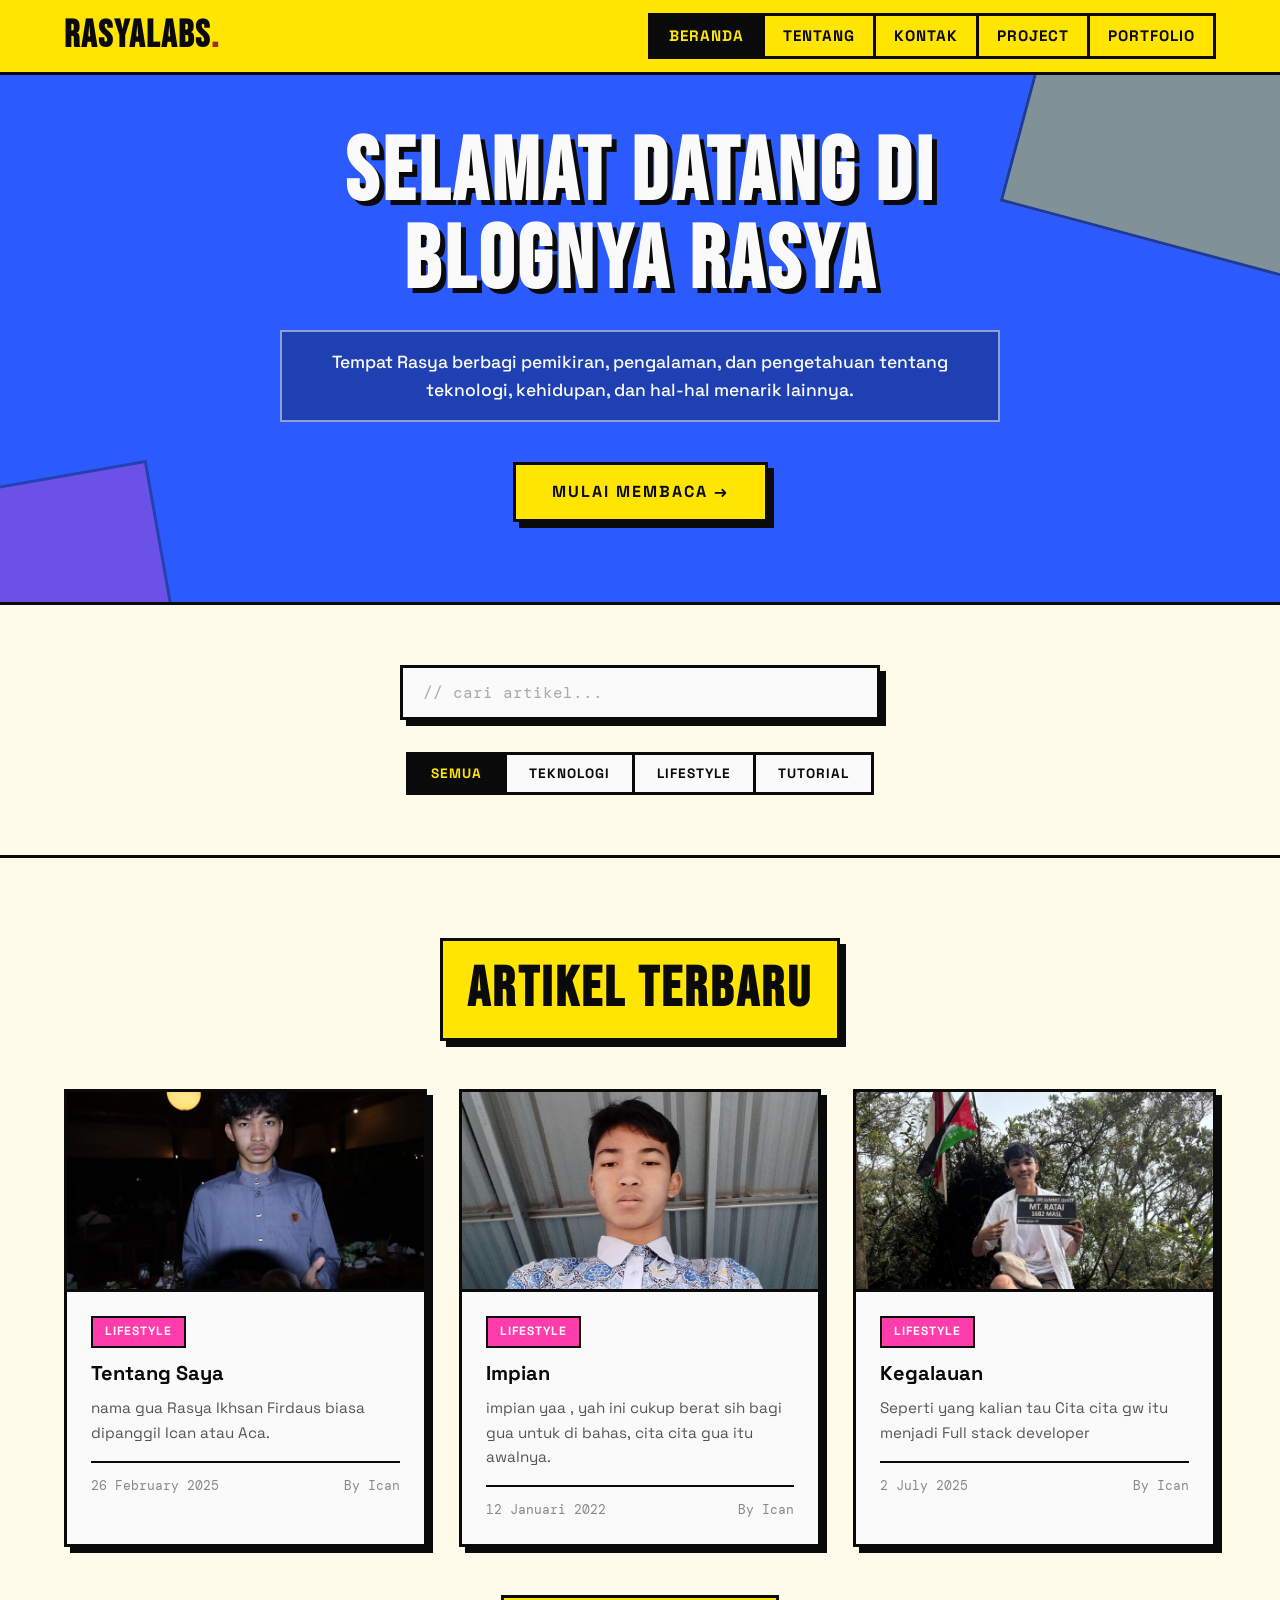
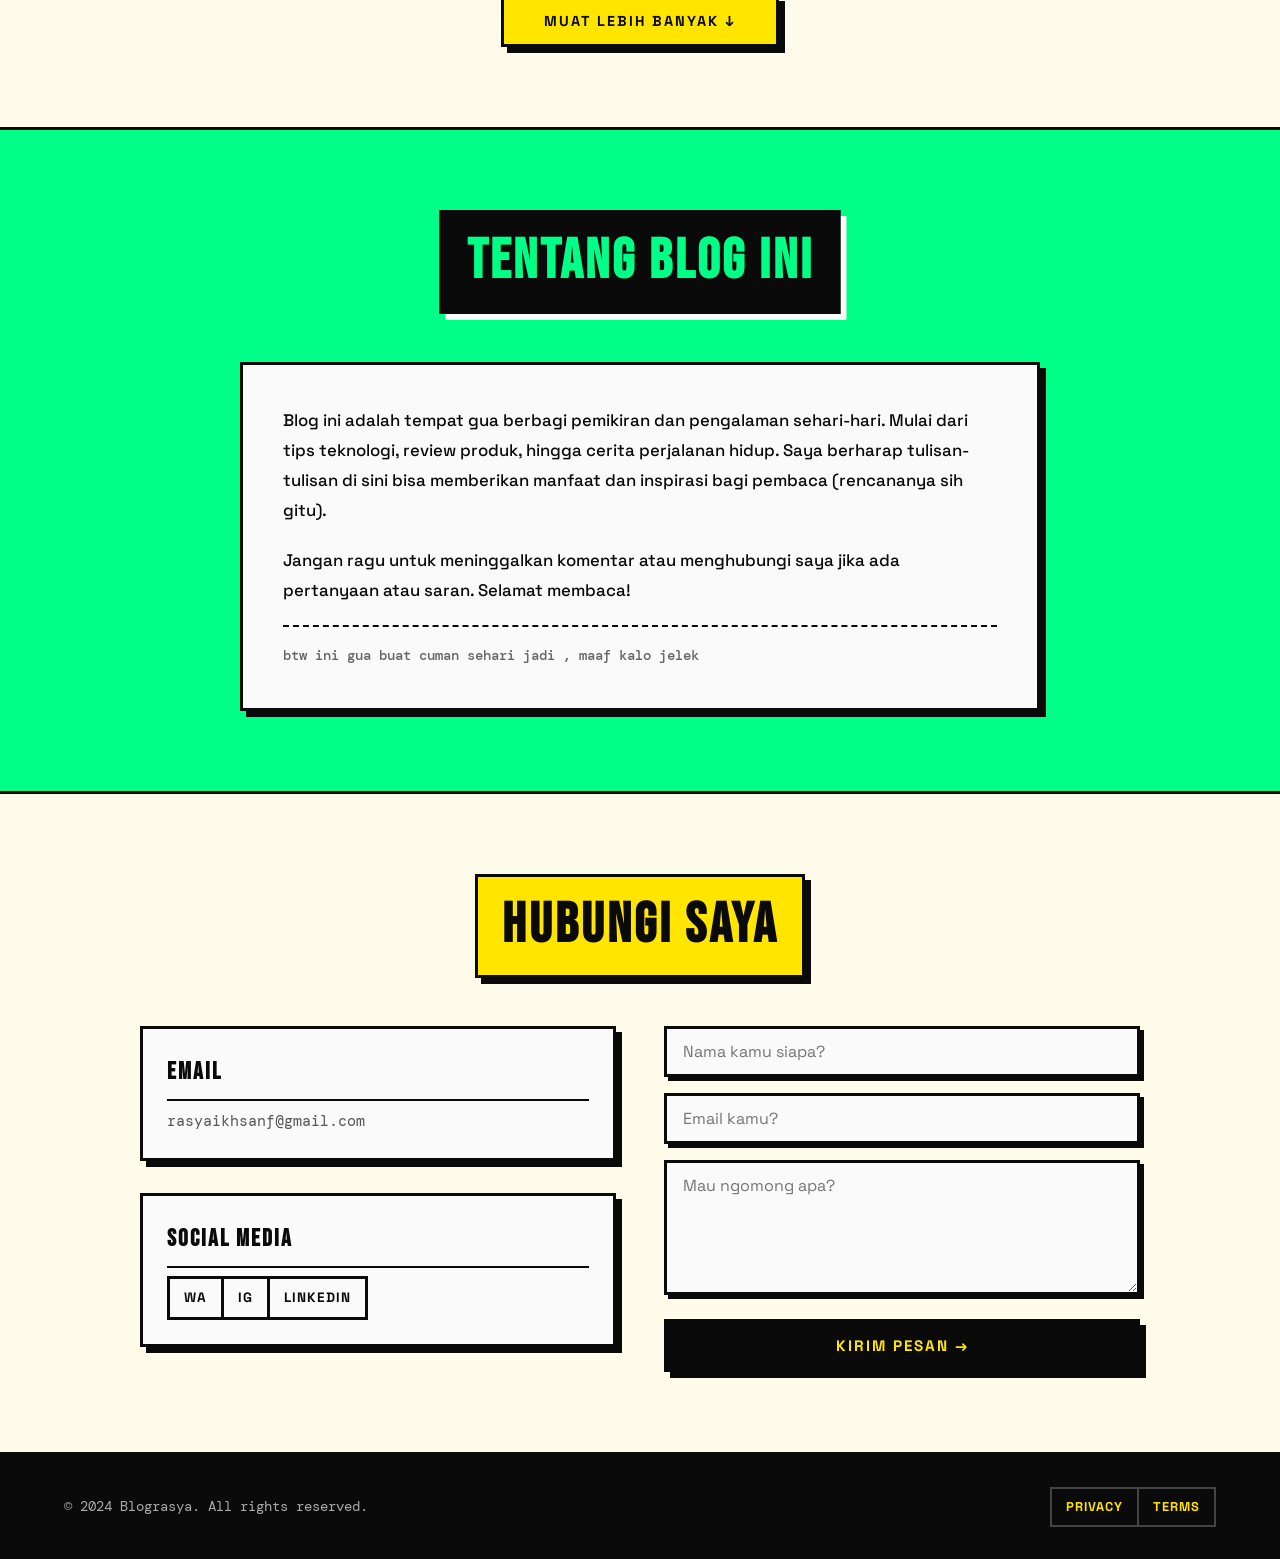
==== commit acb876ea: "Enhance logo text with styled dot" ====
--- a/index.html
+++ b/index.html
@@ -3,7 +3,29 @@
 <head>
     <meta charset="UTF-8">
     <meta name="viewport" content="width=device-width, initial-scale=1.0">
-    <title>Blograsya - Blog Personal</title>
+    <title>Rasyalabs - Blog Personal</title>
+    <meta name="description" content="Blog personal Rasya Ikhsan Firdaus — berbagi pemikiran, pengalaman, dan eksperimen seputar teknologi, web development, dan kehidupan sehari-hari.">
+
+    <!-- Favicon -->
+    <link rel="icon" type="image/svg+xml" href="favicon.svg">
+    <link rel="icon" type="image/png" sizes="32x32" href="favicon-32x32.png">
+    <link rel="icon" type="image/png" sizes="16x16" href="favicon-16x16.png">
+    <link rel="apple-touch-icon" sizes="180x180" href="apple-touch-icon.png">
+
+    <!-- Open Graph -->
+    <meta property="og:type" content="website">
+    <meta property="og:title" content="Rasyalabs - Blog Personal">
+    <meta property="og:description" content="Blog personal Rasya Ikhsan Firdaus — berbagi pemikiran, pengalaman, dan eksperimen seputar teknologi, web development, dan kehidupan sehari-hari.">
+    <meta property="og:image" content="https://rasyalabs.my.id/og-blog.png">
+    <meta property="og:url" content="https://rasyalabs.my.id/">
+    <meta property="og:locale" content="id_ID">
+
+    <!-- Twitter Card -->
+    <meta name="twitter:card" content="summary_large_image">
+    <meta name="twitter:title" content="Rasyalabs - Blog Personal">
+    <meta name="twitter:description" content="Blog personal Rasya Ikhsan Firdaus — berbagi pemikiran, pengalaman, dan eksperimen seputar teknologi, web development, dan kehidupan sehari-hari.">
+    <meta name="twitter:image" content="https://rasyalabs.my.id/og-blog.png">
+
     <link rel="stylesheet" href="style.css">
     <link rel="preconnect" href="https://fonts.googleapis.com">
     <link rel="preconnect" href="https://fonts.gstatic.com" crossorigin>
@@ -16,7 +38,8 @@
         <nav class="nav">
             <div class="nav-container">
                 <div class="nav-logo">
-                    <h2>rasyalabs</h2>
+       <h2>rasyalabs<span style="color: brown;">.</span></h2>
+
                 </div>
                 <ul class="nav-menu">
                     <li class="nav-item">
--- a/style.css
+++ b/style.css
@@ -399,6 +399,166 @@
   background-color: var(--orange);
 }
 
+/* ===== PROJECT PAGE HERO ===== */
+.page-hero {
+  background-color: var(--pink);
+  padding: 130px 0 70px;
+  border-bottom: var(--border);
+  position: relative;
+  overflow: hidden;
+}
+
+.page-hero::before {
+  content: '';
+  position: absolute;
+  top: -50px;
+  left: -50px;
+  width: 220px;
+  height: 220px;
+  background-color: var(--yellow);
+  border: var(--border);
+  transform: rotate(20deg);
+  opacity: 0.4;
+}
+
+.page-hero::after {
+  content: '';
+  position: absolute;
+  bottom: -70px;
+  right: -40px;
+  width: 240px;
+  height: 240px;
+  background-color: var(--blue);
+  border: var(--border);
+  transform: rotate(-12deg);
+  opacity: 0.35;
+}
+
+.page-hero-content {
+  max-width: 720px;
+  margin: 0 auto;
+  text-align: center;
+  position: relative;
+  z-index: 1;
+}
+
+.page-hero-title {
+  font-family: 'Bebas Neue', sans-serif;
+  font-size: 4.5rem;
+  letter-spacing: 4px;
+  color: var(--white);
+  line-height: 1;
+  margin-bottom: 1.2rem;
+  text-shadow: 5px 5px 0px var(--black);
+}
+
+.page-hero-description {
+  font-size: 1.05rem;
+  color: var(--white);
+  background-color: rgba(0,0,0,0.3);
+  padding: 16px 24px;
+  border: 2px solid rgba(255,255,255,0.5);
+  font-weight: 500;
+}
+
+/* ===== PROJECT SECTION ===== */
+.project-section {
+  padding: 80px 0;
+  background-color: #FFFBEA;
+}
+
+.project-grid {
+  display: grid;
+  grid-template-columns: repeat(auto-fill, minmax(330px, 1fr));
+  gap: 2rem;
+}
+
+.project-card {
+  background-color: var(--white);
+  border: var(--border);
+  box-shadow: var(--shadow);
+  transition: all 0.15s ease;
+  display: flex;
+  flex-direction: column;
+}
+
+.project-card:hover {
+  transform: translate(-4px, -4px);
+  box-shadow: 10px 10px 0px var(--black);
+}
+
+.project-thumb {
+  width: 100%;
+  height: 200px;
+  object-fit: cover;
+  border-bottom: var(--border);
+  display: block;
+  background-color: #e8e8e8;
+}
+
+.project-content {
+  padding: 1.5rem;
+  display: flex;
+  flex-direction: column;
+  flex-grow: 1;
+}
+
+.project-category {
+  display: inline-block;
+  background-color: var(--yellow);
+  color: var(--black);
+  padding: 4px 12px;
+  font-size: 0.75rem;
+  font-weight: 700;
+  text-transform: uppercase;
+  letter-spacing: 1px;
+  border: 2px solid var(--black);
+  margin-bottom: 0.75rem;
+  align-self: flex-start;
+}
+
+.project-category[data-cat="web"]   { background-color: var(--blue); color: var(--white); }
+.project-category[data-cat="game"]  { background-color: var(--pink); color: var(--white); }
+.project-category[data-cat="tools"] { background-color: var(--green); color: var(--black); }
+
+.project-title {
+  font-size: 1.3rem;
+  font-weight: 700;
+  color: var(--black);
+  margin-bottom: 0.6rem;
+  line-height: 1.35;
+}
+
+.project-excerpt {
+  color: #555;
+  margin-bottom: 1.25rem;
+  font-size: 0.95rem;
+  line-height: 1.6;
+  flex-grow: 1;
+}
+
+.project-link {
+  display: inline-block;
+  background-color: var(--black);
+  color: var(--yellow);
+  padding: 10px 20px;
+  text-decoration: none;
+  border: var(--border);
+  font-weight: 700;
+  font-size: 0.85rem;
+  text-transform: uppercase;
+  letter-spacing: 1px;
+  text-align: center;
+  transition: all 0.15s ease;
+  align-self: flex-start;
+}
+
+.project-link:hover {
+  background-color: var(--orange);
+  color: var(--black);
+  transform: translate(-2px, -2px);
+}
+
 /* ===== ABOUT SECTION ===== */
 .about-section {
   padding: 80px 0;
@@ -700,6 +860,7 @@
 @media screen and (max-width: 1024px) {
   .hero-title { font-size: 4rem; }
   .contact-content { grid-template-columns: 1fr; gap: 2rem; }
+  .page-hero-title { font-size: 3.5rem; }
 }
 
 @media screen and (max-width: 768px) {
@@ -741,6 +902,10 @@
 
   .section-title { font-size: 2.5rem; }
 
+  .page-hero { padding: 100px 0 50px; }
+  .page-hero-title { font-size: 2.6rem; }
+  .project-grid { grid-template-columns: 1fr; gap: 1.5rem; }
+
   .blog-grid {
     grid-template-columns: 1fr;
     gap: 1.5rem;
